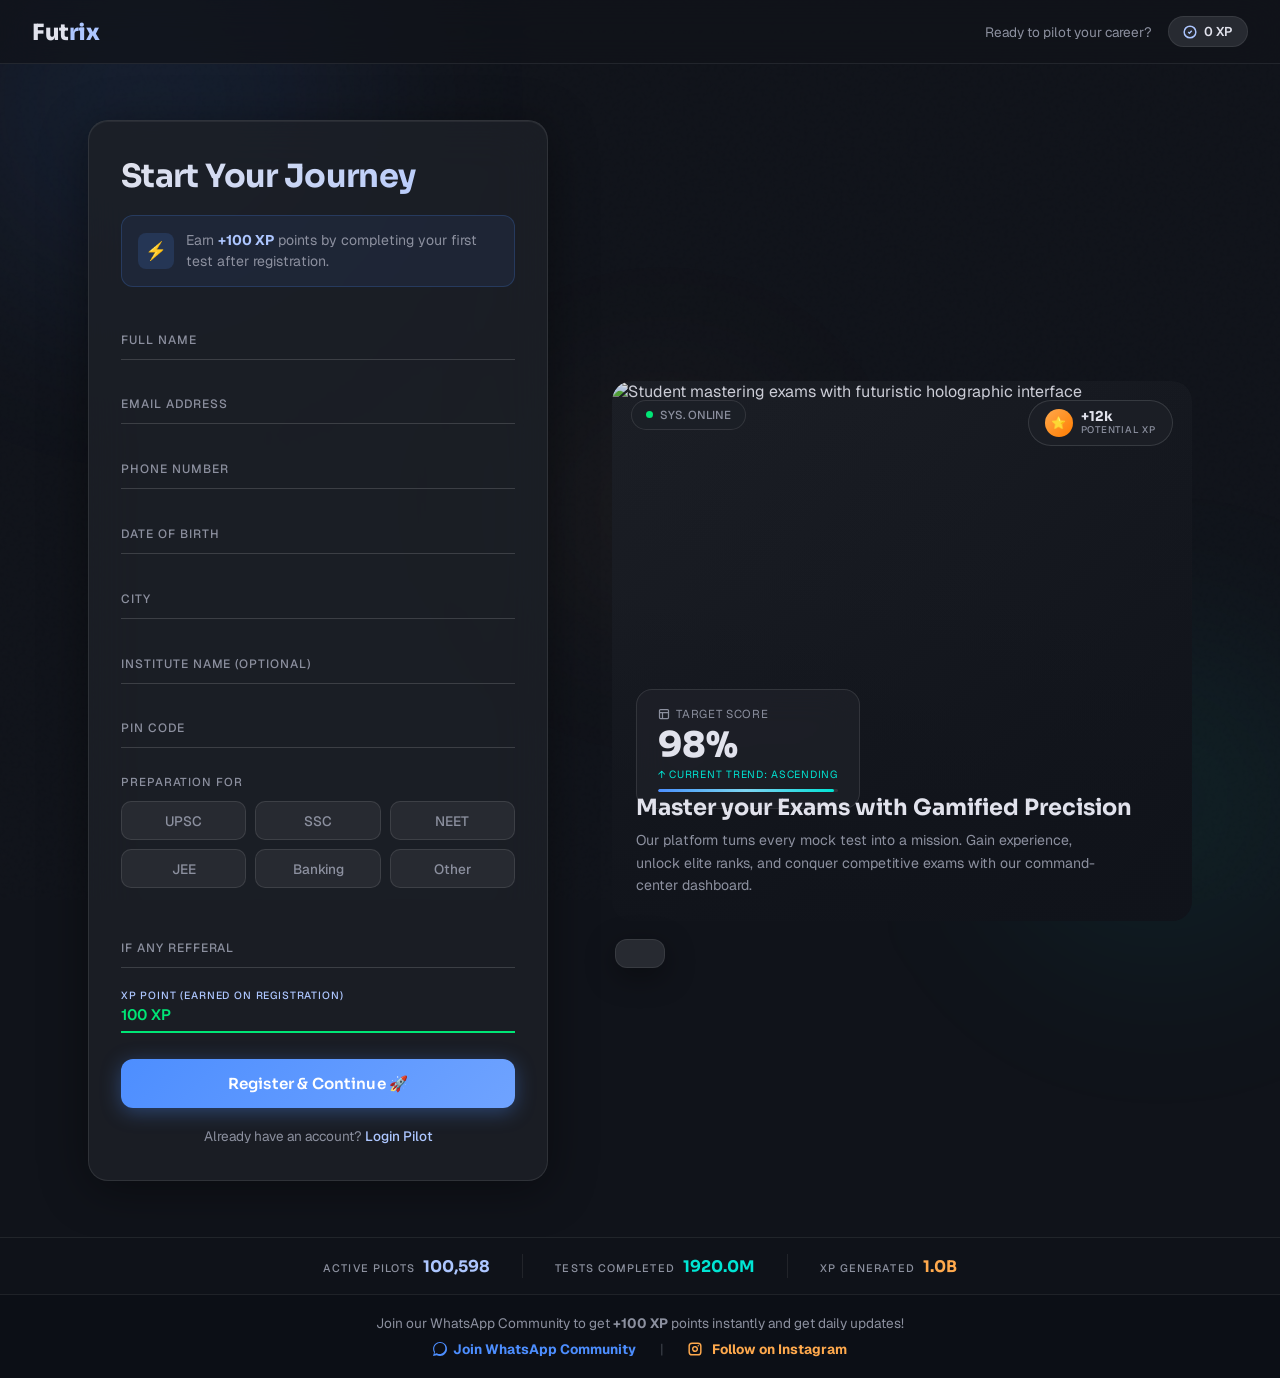
==== index.html @ ff85c6b9 "Update webapp" ====
<!DOCTYPE html>
<html lang="en">

<head>
  <meta charset="UTF-8" />
  <meta name="viewport" content="width=device-width, initial-scale=1.0" />
  <title>Register | Futrix Pilot</title>
  <link rel="icon" type="image/png" href="favicon.png" />
  <meta name="description"
    content="Join Futrix and master your competitive exams with gamified precision. Register now and earn 500 XP after your first test." />
  <link
    href="https://fonts.googleapis.com/css2?family=Sora:wght@400;500;600;700;800&family=Geist:wght@300;400;500;600&display=swap"
    rel="stylesheet" />
  <style>
    *,
    *::before,
    *::after {
      box-sizing: border-box;
      margin: 0;
      padding: 0;
    }

    :root {
      --bg: #10131a;
      --surface: #1d2027;
      --surface-hi: #272a31;
      --border: rgba(255, 255, 255, 0.08);
      --primary: #adc6ff;
      --primary-btn: #4d8eff;
      --accent: #ffa94d;
      --text: #e1e2ec;
      --text-muted: #8c909f;
      --teal: #00e5d4;
      --danger: #ff5252;
      --success: #00e676;
    }

    html {
      scroll-behavior: smooth;
    }

    body {
      font-family: 'Geist', 'Sora', sans-serif;
      background: var(--bg);
      color: var(--text);
      min-height: 100vh;
      overflow-x: hidden;
    }

    /* ── NOISE OVERLAY ── */
    body::before {
      content: '';
      position: fixed;
      inset: 0;
      background-image: url("data:image/svg+xml,%3Csvg viewBox='0 0 256 256' xmlns='http://www.w3.org/2000/svg'%3E%3Cfilter id='n'%3E%3CfeTurbulence type='fractalNoise' baseFrequency='0.9' numOctaves='4' stitchTiles='stitch'/%3E%3C/filter%3E%3Crect width='100%25' height='100%25' filter='url(%23n)' opacity='0.04'/%3E%3C/svg%3E");
      pointer-events: none;
      z-index: 0;
      opacity: 0.4;
    }

    /* ── ANIMATED BG ORBS ── */
    .orb {
      position: fixed;
      border-radius: 50%;
      filter: blur(80px);
      pointer-events: none;
      z-index: 0;
      animation: float 8s ease-in-out infinite;
    }

    .orb-1 {
      width: 500px;
      height: 500px;
      background: radial-gradient(circle, rgba(77, 142, 255, 0.12), transparent);
      top: -150px;
      left: -100px;
      animation-delay: 0s;
    }

    .orb-2 {
      width: 400px;
      height: 400px;
      background: radial-gradient(circle, rgba(0, 229, 212, 0.08), transparent);
      bottom: -100px;
      right: -80px;
      animation-delay: -3s;
    }

    .orb-3 {
      width: 300px;
      height: 300px;
      background: radial-gradient(circle, rgba(255, 169, 77, 0.06), transparent);
      top: 40%;
      left: 40%;
      animation-delay: -5s;
    }

    @keyframes float {

      0%,
      100% {
        transform: translate(0, 0) scale(1);
      }

      33% {
        transform: translate(20px, -20px) scale(1.05);
      }

      66% {
        transform: translate(-15px, 15px) scale(0.95);
      }
    }

    /* ── HEADER ── */
    header {
      position: fixed;
      top: 0;
      left: 0;
      right: 0;
      z-index: 100;
      height: 64px;
      display: flex;
      align-items: center;
      justify-content: space-between;
      padding: 0 2rem;
      background: rgba(16, 19, 26, 0.75);
      backdrop-filter: blur(20px);
      border-bottom: 1px solid var(--border);
    }

    .logo {
      font-family: 'Sora', sans-serif;
      font-weight: 800;
      font-size: 1.4rem;
      letter-spacing: -0.02em;
      color: var(--text);
      text-decoration: none;
    }

    .logo span {
      color: var(--primary);
    }

    .header-right {
      display: flex;
      align-items: center;
      gap: 1rem;
    }

    .header-tagline {
      font-size: 0.85rem;
      color: var(--text-muted);
      display: none;
    }

    @media(min-width: 640px) {
      .header-tagline {
        display: block;
      }
    }

    .xp-badge {
      display: flex;
      align-items: center;
      gap: 0.4rem;
      padding: 0.4rem 0.9rem;
      border-radius: 999px;
      background: var(--surface-hi);
      border: 1px solid var(--border);
      font-size: 0.8rem;
      font-weight: 600;
      color: var(--text);
      cursor: pointer;
      transition: background 0.2s;
    }

    .xp-badge:hover {
      background: #32353c;
    }

    .xp-badge svg {
      color: var(--primary);
    }

    /* ── MAIN LAYOUT ── */
    main {
      position: relative;
      z-index: 1;
      min-height: 100vh;
      padding-top: 64px;
      display: grid;
      grid-template-columns: 1fr;
      grid-template-rows: 1fr auto auto;
    }

    /* ── FOOTER ── */
    footer {
      position: relative;
      z-index: 1;
      border-top: 1px solid var(--border);
      background: rgba(13, 16, 23, 0.9);
      padding: 1.2rem 2rem;
      text-align: center;
      display: flex;
      flex-direction: column;
      align-items: center;
      gap: 0.5rem;
      font-size: 0.85rem;
      color: var(--text-muted);
    }

    footer a {
      color: var(--primary-btn);
      text-decoration: none;
      font-weight: 700;
      display: inline-flex;
      align-items: center;
      gap: 0.4rem;
      transition: color 0.2s;
    }

    footer a:hover {
      color: var(--primary);
    }

    .page-content {
      display: grid;
      grid-template-columns: 1fr;
      gap: 2rem;
      padding: 2.5rem 1.5rem;
      max-width: 1200px;
      margin: 0 auto;
      width: 100%;
      align-items: center;
    }

    @media(min-width: 900px) {
      .page-content {
        grid-template-columns: 440px 1fr;
        padding: 3rem 2.5rem;
        gap: 3rem;
      }
    }

    /* ── FORM CARD ── */
    .form-card {
      background: rgba(29, 32, 39, 0.85);
      backdrop-filter: blur(24px);
      border: 1px solid rgba(255, 255, 255, 0.09);
      border-radius: 20px;
      padding: 2.2rem 2rem;
      box-shadow: 0 8px 48px rgba(0, 0, 0, 0.4), inset 0 1px 0 rgba(255, 255, 255, 0.06);
      animation: slideUp 0.6s cubic-bezier(0.16, 1, 0.3, 1) both;
    }

    @keyframes slideUp {
      from {
        opacity: 0;
        transform: translateY(30px);
      }

      to {
        opacity: 1;
        transform: translateY(0);
      }
    }

    .form-title {
      font-family: 'Sora', sans-serif;
      font-size: clamp(1.5rem, 4vw, 2rem);
      font-weight: 700;
      letter-spacing: -0.02em;
      margin-bottom: 1.2rem;
      background: linear-gradient(135deg, #e1e2ec 0%, var(--primary) 100%);
      -webkit-background-clip: text;
      -webkit-text-fill-color: transparent;
      background-clip: text;
    }

    /* XP Banner */
    .xp-banner {
      display: flex;
      align-items: center;
      gap: 0.75rem;
      background: rgba(77, 142, 255, 0.08);
      border: 1px solid rgba(77, 142, 255, 0.2);
      border-radius: 12px;
      padding: 0.85rem 1rem;
      margin-bottom: 1.8rem;
      font-size: 0.88rem;
      color: var(--text-muted);
      line-height: 1.5;
    }

    .xp-banner strong {
      color: var(--primary);
    }

    .xp-icon {
      flex-shrink: 0;
      width: 36px;
      height: 36px;
      border-radius: 8px;
      background: rgba(77, 142, 255, 0.15);
      display: flex;
      align-items: center;
      justify-content: center;
      font-size: 1.1rem;
    }

    /* ── INPUT FIELDS ── */
    .field-group {
      display: flex;
      flex-direction: column;
      gap: 1.3rem;
      margin-bottom: 1.6rem;
    }

    .field {
      position: relative;
    }

    .field input {
      width: 100%;
      background: transparent;
      border: none;
      border-bottom: 1.5px solid rgba(255, 255, 255, 0.15);
      color: var(--text);
      font-family: 'Geist', sans-serif;
      font-size: 0.95rem;
      padding: 1rem 0 0.5rem;
      outline: none;
      transition: border-color 0.25s;
      caret-color: var(--primary);
    }

    .field input:focus {
      border-bottom-color: var(--primary);
    }

    .field input::placeholder {
      opacity: 0;
      transition: opacity 0.25s ease;
    }

    .field input:focus::placeholder {
      opacity: 0.4;
    }

    .field label {
      position: absolute;
      top: 1rem;
      left: 0;
      font-size: 0.75rem;
      font-weight: 500;
      letter-spacing: 0.08em;
      color: var(--text-muted);
      text-transform: uppercase;
      pointer-events: none;
      transition: all 0.25s cubic-bezier(0.4, 0, 0.2, 1);
    }

    .field input:focus+label,
    .field input:not(:placeholder-shown)+label {
      top: 0;
      font-size: 0.65rem;
      color: var(--primary);
    }

    .field-line {
      position: absolute;
      bottom: 0;
      left: 0;
      height: 1.5px;
      width: 0;
      background: var(--primary);
      transition: width 0.3s ease;
    }

    .field input:focus~.field-line {
      width: 100%;
    }

    /* Error state */
    .field.error input {
      border-bottom-color: var(--danger);
    }

    .field.error label {
      color: var(--danger);
    }

    .field.error .field-line {
      background: var(--danger);
    }

    .field-error {
      font-size: 0.72rem;
      color: var(--danger);
      margin-top: 0.35rem;
      display: none;
    }

    .field.error .field-error {
      display: block;
    }

    /* ── PREP BUTTONS ── */
    .prep-label {
      font-size: 0.72rem;
      font-weight: 500;
      letter-spacing: 0.08em;
      color: var(--text-muted);
      text-transform: uppercase;
      margin-bottom: 0.75rem;
    }

    .prep-grid {
      display: grid;
      grid-template-columns: repeat(3, 1fr);
      gap: 0.55rem;
      margin-bottom: 0.75rem;
    }

    /* ── OTHER EXAM INPUT ── */
    .other-input-wrap {
      overflow: hidden;
      max-height: 0;
      opacity: 0;
      transform: translateY(-8px);
      transition: max-height 0.35s cubic-bezier(0.4, 0, 0.2, 1),
        opacity 0.3s ease,
        transform 0.3s ease,
        margin-bottom 0.3s ease;
      margin-bottom: 0;
    }

    .other-input-wrap.show {
      max-height: 80px;
      opacity: 1;
      transform: translateY(0);
      margin-bottom: 1.8rem;
    }

    .other-exam-field {
      position: relative;
      padding-top: 0.6rem;
    }

    .other-exam-field input {
      width: 100%;
      background: rgba(77, 142, 255, 0.06);
      border: 1.5px solid rgba(173, 198, 255, 0.25);
      border-radius: 10px;
      color: var(--text);
      font-family: 'Geist', sans-serif;
      font-size: 0.9rem;
      padding: 0.7rem 1rem;
      outline: none;
      transition: border-color 0.25s, box-shadow 0.25s;
      caret-color: var(--primary);
    }

    .other-exam-field input::placeholder {
      color: var(--text-muted);
      font-size: 0.85rem;
    }

    .other-exam-field input:focus {
      border-color: var(--primary-btn);
      box-shadow: 0 0 0 3px rgba(77, 142, 255, 0.15);
    }

    .prep-btn {
      padding: 0.6rem 0.5rem;
      border-radius: 10px;
      border: 1px solid rgba(255, 255, 255, 0.1);
      background: var(--surface-hi);
      color: var(--text-muted);
      font-family: 'Geist', sans-serif;
      font-size: 0.85rem;
      font-weight: 500;
      cursor: pointer;
      transition: all 0.2s ease;
      text-align: center;
    }

    .prep-btn:hover {
      border-color: rgba(173, 198, 255, 0.3);
      color: var(--primary);
      background: rgba(77, 142, 255, 0.08);
      transform: translateY(-1px);
    }

    .prep-btn.selected {
      background: rgba(77, 142, 255, 0.15);
      border-color: var(--primary-btn);
      color: var(--primary);
      box-shadow: 0 0 12px rgba(77, 142, 255, 0.25);
    }

    /* ── SUBMIT BUTTON ── */
    .btn-register {
      width: 100%;
      padding: 0.95rem 1.5rem;
      border-radius: 12px;
      border: none;
      background: linear-gradient(135deg, #4d8eff, #6fa3ff);
      color: #fff;
      font-family: 'Sora', sans-serif;
      font-size: 0.95rem;
      font-weight: 600;
      cursor: pointer;
      letter-spacing: 0.01em;
      display: flex;
      align-items: center;
      justify-content: center;
      gap: 0.6rem;
      transition: all 0.25s ease;
      box-shadow: 0 4px 20px rgba(77, 142, 255, 0.35);
      position: relative;
      overflow: hidden;
    }

    .btn-register::before {
      content: '';
      position: absolute;
      inset: 0;
      background: linear-gradient(135deg, rgba(255, 255, 255, 0.12), transparent);
      opacity: 0;
      transition: opacity 0.2s;
    }

    .btn-register:hover {
      transform: translateY(-2px);
      box-shadow: 0 8px 30px rgba(77, 142, 255, 0.5);
    }

    .btn-register:hover::before {
      opacity: 1;
    }

    .btn-register:active {
      transform: translateY(0);
    }

    .btn-register:disabled {
      opacity: 0.6;
      cursor: not-allowed;
      transform: none;
    }

    /* Loading spinner */
    .spinner {
      width: 18px;
      height: 18px;
      border: 2px solid rgba(255, 255, 255, 0.3);
      border-top-color: #fff;
      border-radius: 50%;
      animation: spin 0.7s linear infinite;
      display: none;
    }

    @keyframes spin {
      to {
        transform: rotate(360deg);
      }
    }

    .form-footer {
      margin-top: 1.2rem;
      text-align: center;
      font-size: 0.85rem;
      color: var(--text-muted);
    }

    .form-footer a {
      color: var(--primary);
      text-decoration: none;
      font-weight: 500;
    }

    .form-footer a:hover {
      text-decoration: underline;
    }

    /* ── SUCCESS STATE ── */
    .success-overlay {
      display: none;
      flex-direction: column;
      align-items: center;
      justify-content: center;
      text-align: center;
      padding: 2rem 1rem;
      gap: 1rem;
    }

    .success-overlay.show {
      display: flex;
    }

    .form-card.success-mode .form-body {
      display: none;
    }

    .form-card.success-mode .success-overlay {
      display: flex;
    }

    .success-icon {
      width: 72px;
      height: 72px;
      border-radius: 50%;
      background: rgba(0, 230, 118, 0.12);
      border: 2px solid rgba(0, 230, 118, 0.4);
      display: flex;
      align-items: center;
      justify-content: center;
      font-size: 2rem;
      animation: popIn 0.5s cubic-bezier(0.34, 1.56, 0.64, 1);
    }

    @keyframes popIn {
      from {
        transform: scale(0);
        opacity: 0;
      }

      to {
        transform: scale(1);
        opacity: 1;
      }
    }

    .success-title {
      font-family: 'Sora', sans-serif;
      font-size: 1.4rem;
      font-weight: 700;
      color: var(--success);
    }

    .success-msg {
      font-size: 0.9rem;
      color: var(--text-muted);
      line-height: 1.6;
    }

    .xp-earned {
      padding: 0.5rem 1.2rem;
      background: rgba(0, 230, 118, 0.1);
      border: 1px solid rgba(0, 230, 118, 0.3);
      border-radius: 999px;
      font-size: 0.85rem;
      font-weight: 600;
      color: var(--success);
    }

    /* ── HERO PANEL ── */
    .hero-panel {
      position: relative;
      border-radius: 20px;
      overflow: hidden;
      min-height: 480px;
      display: flex;
      flex-direction: column;
      justify-content: flex-end;
      animation: slideUp 0.6s 0.15s cubic-bezier(0.16, 1, 0.3, 1) both;
    }

    .hero-image {
      position: absolute;
      inset: 0;
      width: 100%;
      height: 100%;
      object-fit: cover;
      border-radius: 20px;
    }

    .hero-gradient {
      position: absolute;
      inset: 0;
      background: linear-gradient(to bottom,
          rgba(16, 19, 26, 0.1) 0%,
          rgba(16, 19, 26, 0.2) 40%,
          rgba(16, 19, 26, 0.85) 100%);
    }

    /* Floating XP Chip */
    .hero-xp-chip {
      position: absolute;
      top: 1.2rem;
      right: 1.2rem;
      display: flex;
      align-items: center;
      gap: 0.5rem;
      background: rgba(29, 32, 39, 0.85);
      backdrop-filter: blur(12px);
      border: 1px solid rgba(255, 255, 255, 0.12);
      border-radius: 999px;
      padding: 0.5rem 1rem;
      animation: chipFloat 3s ease-in-out infinite;
    }

    @keyframes chipFloat {

      0%,
      100% {
        transform: translateY(0);
      }

      50% {
        transform: translateY(-6px);
      }
    }

    .xp-chip-icon {
      width: 28px;
      height: 28px;
      background: linear-gradient(135deg, #ffa94d, #ff7c00);
      border-radius: 50%;
      display: flex;
      align-items: center;
      justify-content: center;
      font-size: 0.75rem;
    }

    .xp-chip-info {
      display: flex;
      flex-direction: column;
    }

    .xp-chip-value {
      font-family: 'Sora', sans-serif;
      font-size: 0.85rem;
      font-weight: 700;
      color: var(--text);
      line-height: 1;
    }

    .xp-chip-label {
      font-size: 0.6rem;
      font-weight: 500;
      letter-spacing: 0.08em;
      color: var(--text-muted);
      text-transform: uppercase;
    }

    /* Live indicator */
    .live-indicator {
      position: absolute;
      top: 1.2rem;
      left: 1.2rem;
      display: flex;
      align-items: center;
      gap: 0.45rem;
      background: rgba(29, 32, 39, 0.85);
      backdrop-filter: blur(12px);
      border: 1px solid rgba(255, 255, 255, 0.1);
      border-radius: 999px;
      padding: 0.4rem 0.85rem;
      font-size: 0.72rem;
      font-weight: 500;
      color: var(--text-muted);
    }

    .live-dot {
      width: 7px;
      height: 7px;
      border-radius: 50%;
      background: var(--success);
      animation: pulse 2s ease-in-out infinite;
    }

    @keyframes pulse {

      0%,
      100% {
        opacity: 1;
        transform: scale(1);
      }

      50% {
        opacity: 0.5;
        transform: scale(1.3);
      }
    }

    /* Score card */
    .score-card {
      position: absolute;
      bottom: 7rem;
      left: 1.5rem;
      background: rgba(29, 32, 39, 0.9);
      backdrop-filter: blur(16px);
      border: 1px solid rgba(255, 255, 255, 0.1);
      border-radius: 16px;
      padding: 1rem 1.3rem;
      min-width: 160px;
    }

    .score-card-header {
      display: flex;
      align-items: center;
      gap: 0.4rem;
      font-size: 0.72rem;
      color: var(--text-muted);
      text-transform: uppercase;
      letter-spacing: 0.06em;
      margin-bottom: 0.4rem;
    }

    .score-value {
      font-family: 'Sora', sans-serif;
      font-size: 2.2rem;
      font-weight: 800;
      color: var(--text);
      line-height: 1;
      margin-bottom: 0.3rem;
    }

    .score-trend {
      font-size: 0.65rem;
      color: var(--teal);
      text-transform: uppercase;
      letter-spacing: 0.07em;
    }

    .score-bar {
      height: 3px;
      background: rgba(255, 255, 255, 0.1);
      border-radius: 2px;
      margin-top: 0.5rem;
      overflow: hidden;
    }

    .score-bar-fill {
      height: 100%;
      width: 98%;
      background: linear-gradient(90deg, var(--primary-btn), var(--teal));
      border-radius: 2px;
      position: relative;
    }

    .score-bar-fill::after {
      content: '';
      position: absolute;
      inset: 0;
      background: linear-gradient(90deg, transparent, rgba(255, 255, 255, 0.4), transparent);
      animation: shimmer 2s infinite;
    }

    @keyframes shimmer {
      from {
        transform: translateX(-100%);
      }

      to {
        transform: translateX(100%);
      }
    }

    /* Hero text */
    .hero-content {
      position: relative;
      z-index: 2;
      padding: 1.5rem;
    }

    .hero-content h2 {
      font-family: 'Sora', sans-serif;
      font-size: clamp(1.1rem, 2.5vw, 1.4rem);
      font-weight: 700;
      color: var(--text);
      margin-bottom: 0.5rem;
    }

    .hero-content p {
      font-size: 0.88rem;
      color: var(--text-muted);
      line-height: 1.6;
      max-width: 480px;
    }

    /* ── STATS BAR ── */
    .stats-bar {
      position: relative;
      z-index: 1;
      border-top: 1px solid var(--border);
      background: rgba(16, 19, 26, 0.8);
      backdrop-filter: blur(12px);
      padding: 1rem 2rem;
      display: flex;
      align-items: center;
      justify-content: center;
      gap: 2rem;
      flex-wrap: wrap;
    }

    .stat-item {
      display: flex;
      align-items: baseline;
      gap: 0.5rem;
    }

    .stat-label {
      font-size: 0.68rem;
      font-weight: 500;
      letter-spacing: 0.1em;
      color: var(--text-muted);
      text-transform: uppercase;
    }

    .stat-value {
      font-family: 'Sora', sans-serif;
      font-size: 1rem;
      font-weight: 700;
    }

    .stat-value.blue {
      color: var(--primary);
    }

    .stat-value.orange {
      color: var(--accent);
    }

    .stat-value.teal {
      color: var(--teal);
    }

    .stat-divider {
      width: 1px;
      height: 24px;
      background: var(--border);
    }

    /* ── TOAST ── */
    #toast {
      position: fixed;
      bottom: 2rem;
      left: 50%;
      transform: translateX(-50%) translateY(100px);
      background: var(--surface-hi);
      border: 1px solid var(--border);
      border-radius: 12px;
      padding: 0.85rem 1.5rem;
      font-size: 0.88rem;
      color: var(--text);
      box-shadow: 0 8px 30px rgba(0, 0, 0, 0.4);
      z-index: 9999;
      transition: transform 0.4s cubic-bezier(0.34, 1.56, 0.64, 1);
      display: flex;
      align-items: center;
      gap: 0.6rem;
    }

    #toast.show {
      transform: translateX(-50%) translateY(0);
    }

    #toast.error {
      border-color: rgba(255, 82, 82, 0.4);
    }

    #toast.success-toast {
      border-color: rgba(0, 230, 118, 0.4);
    }

    /* ══════════════════════════════════════════
       RESPONSIVE — TABLET (481px – 899px)
    ══════════════════════════════════════════ */
    @media (min-width: 481px) and (max-width: 899px) {

      /* Layout: single column, hero below form */
      .page-content {
        grid-template-columns: 1fr;
        padding: 2rem 1.5rem;
        gap: 1.5rem;
        max-width: 680px;
      }

      /* Hero panel: shorter, landscape strip */
      .hero-panel {
        min-height: 280px;
        border-radius: 16px;
      }

      /* Score card smaller */
      .score-card {
        bottom: 5.5rem;
        left: 1rem;
        padding: 0.75rem 1rem;
        min-width: 130px;
      }

      .score-value {
        font-size: 1.7rem;
      }

      /* XP chip smaller */
      .hero-xp-chip {
        top: 0.85rem;
        right: 0.85rem;
      }

      /* Live indicator */
      .live-indicator {
        top: 0.85rem;
        left: 0.85rem;
      }

      /* Form card padding */
      .form-card {
        padding: 1.8rem 1.5rem;
      }

      /* Prep grid: 3 cols stays fine */
      .prep-grid {
        gap: 0.5rem;
      }

      /* Stats bar */
      .stats-bar {
        gap: 1.2rem;
        padding: 0.85rem 1.5rem;
      }
    }

    /* ══════════════════════════════════════════
       RESPONSIVE — MOBILE (≤480px)
    ══════════════════════════════════════════ */
    @media (max-width: 480px) {

      /* Header */
      header {
        padding: 0 1rem;
        height: 56px;
      }

      .xp-badge {
        font-size: 0.72rem;
        padding: 0.35rem 0.75rem;
      }

      /* Main starts below fixed header */
      main {
        padding-top: 56px;
      }

      /* Layout: single column, no side-by-side */
      .page-content {
        grid-template-columns: 1fr;
        padding: 1.2rem 1rem;
        gap: 1.2rem;
      }

      /* Hero panel: compact strip */
      .hero-panel {
        min-height: 200px;
        border-radius: 14px;
        order: -1;
        /* hero appears above form on mobile */
      }

      /* Hide verbose hero text on very small screens */
      .hero-content p {
        display: none;
      }

      .hero-content h2 {
        font-size: 1rem;
        margin-bottom: 0;
      }

      .hero-content {
        padding: 0.85rem 1rem;
      }

      /* Score card: compact */
      .score-card {
        bottom: 3.5rem;
        left: 0.75rem;
        padding: 0.6rem 0.85rem;
        min-width: 110px;
        border-radius: 12px;
      }

      .score-value {
        font-size: 1.4rem;
      }

      .score-trend {
        font-size: 0.6rem;
      }

      /* XP chip: smaller */
      .hero-xp-chip {
        top: 0.65rem;
        right: 0.65rem;
        padding: 0.35rem 0.7rem;
      }

      .xp-chip-value {
        font-size: 0.75rem;
      }

      .xp-chip-label {
        font-size: 0.5rem;
      }

      .xp-chip-icon {
        width: 22px;
        height: 22px;
        font-size: 0.65rem;
      }

      /* Live indicator */
      .live-indicator {
        top: 0.65rem;
        left: 0.65rem;
        font-size: 0.62rem;
        padding: 0.3rem 0.65rem;
      }

      /* Form card: full-width, tighter padding */
      .form-card {
        padding: 1.4rem 1.1rem;
        border-radius: 16px;
      }

      /* Form title */
      .form-title {
        font-size: 1.4rem;
        margin-bottom: 1rem;
      }

      /* XP banner: smaller */
      .xp-banner {
        padding: 0.65rem 0.85rem;
        font-size: 0.82rem;
        margin-bottom: 1.3rem;
      }

      .xp-icon {
        width: 30px;
        height: 30px;
        font-size: 0.9rem;
      }

      /* Field inputs */
      .field input {
        font-size: 0.88rem;
        padding: 0.85rem 0 0.4rem;
      }

      .field-group {
        gap: 1rem;
        margin-bottom: 1.2rem;
      }

      /* Prep grid: 2 columns on mobile */
      .prep-grid {
        grid-template-columns: repeat(2, 1fr);
        gap: 0.45rem;
        margin-bottom: 0;
      }

      .prep-btn {
        padding: 0.55rem 0.4rem;
        font-size: 0.8rem;
        border-radius: 9px;
      }

      /* Other input */
      .other-exam-field input {
        font-size: 0.85rem;
        padding: 0.6rem 0.85rem;
      }

      /* Submit button */
      .btn-register {
        padding: 0.85rem 1rem;
        font-size: 0.88rem;
        border-radius: 10px;
      }

      /* Stats bar: vertical stack */
      .stats-bar {
        flex-direction: row;
        flex-wrap: wrap;
        justify-content: center;
        gap: 0.6rem 1.2rem;
        padding: 0.75rem 1rem;
      }

      .stat-divider {
        display: none;
      }

      .stat-item {
        gap: 0.35rem;
      }

      .stat-label {
        font-size: 0.6rem;
      }

      .stat-value {
        font-size: 0.9rem;
      }

      /* Toast full-width on mobile */
      #toast {
        left: 1rem;
        right: 1rem;
        transform: translateX(0) translateY(100px);
        width: auto;
        bottom: 1rem;
      }

      #toast.show {
        transform: translateX(0) translateY(0);
      }

      /* Orbs smaller on mobile */
      .orb-1 {
        width: 250px;
        height: 250px;
      }

      .orb-2 {
        width: 200px;
        height: 200px;
      }

      .orb-3 {
        width: 150px;
        height: 150px;
      }
    }

    /* ══════════════════════════════════════════
       RESPONSIVE — LARGE DESKTOP (≥1200px)
    ══════════════════════════════════════════ */
    @media (min-width: 1200px) {
      .page-content {
        grid-template-columns: 460px 1fr;
        gap: 4rem;
        padding: 3.5rem 3rem;
      }

      .hero-panel {
        min-height: 540px;
      }
    }
  </style>
</head>

<body>

  <!-- BG Orbs -->
  <div class="orb orb-1" aria-hidden="true"></div>
  <div class="orb orb-2" aria-hidden="true"></div>
  <div class="orb orb-3" aria-hidden="true"></div>

  <!-- Header -->
  <header>
    <a href="#" class="logo">Fut<span>rix</span></a>
    <div class="header-right">
      <span class="header-tagline">Ready to pilot your career?</span>
      <div class="xp-badge">
        <svg width="14" height="14" viewBox="0 0 24 24" fill="none" stroke="currentColor" stroke-width="2.5">
          <circle cx="12" cy="12" r="10" />
          <path d="m9 12 2 2 4-4" />
        </svg>
        0 XP
      </div>
    </div>
  </header>

  <!-- Main -->
  <main>
    <div class="page-content">

      <!-- ── LEFT: Form Card ── -->
      <div class="form-card" id="formCard">

        <!-- Form Body -->
        <div class="form-body">
          <h1 class="form-title">Start Your Journey</h1>

          <div class="xp-banner">
            <div class="xp-icon">⚡</div>
            <div>Earn <strong>+100 XP</strong> points by completing your first test after registration.</div>
          </div>

          <form id="registrationForm" novalidate>
            <div class="field-group">

              <!-- Full Name -->
              <div class="field" id="fieldName">
                <input type="text" id="fullName" name="fullName" placeholder="e.g. Rajesh Kumar" autocomplete="name" />
                <label for="fullName">Full Name</label>
                <div class="field-line"></div>
                <div class="field-error">Please enter your full name</div>
              </div>

              <!-- Email -->
              <div class="field" id="fieldEmail">
                <input type="email" id="emailAddress" name="emailAddress" placeholder="e.g. rajesh@gmail.com" autocomplete="email" />
                <label for="emailAddress">Email Address</label>
                <div class="field-line"></div>
                <div class="field-error">Please enter a valid email address</div>
              </div>

              <!-- Phone -->
              <div class="field" id="fieldPhone">
                <input type="tel" id="phoneNumber" name="phoneNumber" placeholder="e.g. 9876543210" autocomplete="tel"
                  maxlength="15" />
                <label for="phoneNumber">Phone Number</label>
                <div class="field-line"></div>
                <div class="field-error">Please enter a valid phone number</div>
              </div>

              <!-- Date Of Birth -->
              <div class="field" id="fieldDOB">
                <input type="text" id="dob" name="dob" placeholder="e.g. 1998-05-15" onfocus="(this.type='date')" onblur="if(!this.value) this.type='text'" />
                <label for="dob">Date of Birth</label>
                <div class="field-line"></div>
                <div class="field-error">Please enter your date of birth</div>
              </div>

              <!-- City -->
              <div class="field" id="fieldCity">
                <input type="text" id="city" name="city" placeholder="e.g. New Delhi" autocomplete="address-level2" />
                <label for="city">City</label>
                <div class="field-line"></div>
                <div class="field-error">Please enter your city</div>
              </div>

              <!-- Institute Name -->
              <div class="field" id="fieldInstitute">
                <input type="text" id="instituteName" name="instituteName" placeholder="e.g. Coaching Name,Teacher Name,College Name or Institute Name" />
                <label for="instituteName">Institute Name (Optional)</label>
                <div class="field-line"></div>
              </div>

              <!-- Pin code -->
              <div class="field" id="fieldPinCode">
                <input type="text" id="pinCode" name="pinCode" placeholder="e.g. 110001" autocomplete="postal-code" maxlength="6" />
                <label for="pinCode">Pin code</label>
                <div class="field-line"></div>
                <div class="field-error">Please enter a valid 6-digit pin code</div>
              </div>

            </div>

            <!-- Preparation For -->
            <p class="prep-label">Preparation For</p>
            <div class="prep-grid" id="prepGrid" role="group" aria-label="Select exam preparation">
              <button type="button" class="prep-btn" data-exam="UPSC">UPSC</button>
              <button type="button" class="prep-btn" data-exam="SSC">SSC</button>
              <button type="button" class="prep-btn" data-exam="NEET">NEET</button>
              <button type="button" class="prep-btn" data-exam="JEE">JEE</button>
              <button type="button" class="prep-btn" data-exam="Banking">Banking</button>
              <button type="button" class="prep-btn" data-exam="Other">Other</button>
            </div>

            <!-- Other — Custom Exam Input -->
            <div class="other-input-wrap" id="otherInputWrap">
              <div class="other-exam-field">
                <input type="text" id="otherExamInput" placeholder="✏️ Type your exam name (e.g. GATE, CA, CDS...)"
                  maxlength="60" autocomplete="off" />
              </div>
            </div>

            <div class="field-group" style="margin-top: 1.5rem;">
              <!-- Referral -->
              <div class="field" id="fieldReferral">
                <input type="text" id="referral" name="referral" placeholder="e.g. Enter the registered mobile number of the person who Reffered you to FUTRIX." />
                <label for="referral">If Any Refferal</label>
                <div class="field-line"></div>
              </div>

              <!-- XP Point -->
              <div class="field" id="fieldXP">
                <input type="text" id="xpPointDisplay" value="100 XP" readonly style="color: var(--success); font-weight: 600;" />
                <label for="xpPointDisplay">XP Point (Earned on Registration)</label>
                <div class="field-line" style="background: var(--success); width: 100%;"></div>
              </div>
            </div>

            <input type="hidden" id="selectedExam" name="selectedExam" />

            <button type="submit" class="btn-register" id="submitBtn">
              <span id="btnText">Register &amp; Continue 🚀</span>
              <div class="spinner" id="spinner"></div>
            </button>
          </form>

          <p class="form-footer">Already have an account? <a href="login.html">Login Pilot</a></p>
        </div>

        <!-- Success State -->
        <div class="success-overlay" id="successOverlay">
          <div class="success-icon">✓</div>
          <div class="success-title">You're In, Pilot! 🎉</div>
          <p class="success-msg">Registration successful. Your journey begins now!</p>
          <div class="xp-earned">+100 XP Queued</div>
          <a href="login.html" style="
            display:inline-flex; align-items:center; gap:0.5rem;
            margin-top:0.8rem; padding:0.75rem 2rem;
            border-radius:12px; text-decoration:none;
            background:linear-gradient(135deg,#4d8eff,#6fa3ff);
            color:#fff; font-family:'Sora',sans-serif;
            font-size:0.95rem; font-weight:700;
            box-shadow:0 4px 18px rgba(77,142,255,0.4);
            transition:transform 0.2s,box-shadow 0.2s;
          " onmouseover="this.style.transform='translateY(-2px)';this.style.boxShadow='0 8px 28px rgba(77,142,255,0.5)'"
             onmouseout="this.style.transform='translateY(0)';this.style.boxShadow='0 4px 18px rgba(77,142,255,0.4)'">
            🚀 Login to Start Test
          </a>
        </div>


      </div>

      <!-- ── RIGHT: Hero Panel ── -->
      <div class="hero-panel">
        <!-- Hero image — replace src with your actual image path -->
        <img class="hero-image" src="https://images.unsplash.com/photo-1635070041078-e363dbe005cb?w=900&q=80"
          alt="Student mastering exams with futuristic holographic interface" loading="lazy"
          onerror="this.style.background='linear-gradient(135deg,#1d2027,#10131a)';this.removeAttribute('src')" />
        <div class="hero-gradient"></div>

        <!-- Live indicator -->
        <div class="live-indicator" aria-label="System Online">
          <div class="live-dot"></div>
          SYS. ONLINE
        </div>

        <!-- XP Chip -->
        <div class="hero-xp-chip" aria-label="Potential 12k XP">
          <div class="xp-chip-icon">⭐</div>
          <div class="xp-chip-info">
            <span class="xp-chip-value">+12k</span>
            <span class="xp-chip-label">Potential XP</span>
          </div>
        </div>

        <!-- Score Card -->
        <div class="score-card">
          <div class="score-card-header">
            <svg width="12" height="12" viewBox="0 0 24 24" fill="none" stroke="currentColor" stroke-width="2.5">
              <rect x="3" y="3" width="18" height="18" rx="2" />
              <path d="M3 9h18M9 21V9" />
            </svg>
            Target Score
          </div>
          <div class="score-value">98%</div>
          <div class="score-trend">↑ Current Trend: Ascending</div>
          <div class="score-bar">
            <div class="score-bar-fill"></div>
          </div>
        </div>

        <!-- Hero Text -->
        <div class="hero-content">
          <h2>Master your Exams with Gamified Precision</h2>
          <p>Our platform turns every mock test into a mission. Gain experience, unlock elite ranks, and conquer
            competitive exams with our command-center dashboard.</p>
        </div>
      </div>

    </div>

    <!-- Stats Bar -->
    <div class="stats-bar">
      <div class="stat-item">
        <span class="stat-label">Active Pilots</span>
        <span class="stat-value blue" id="counterPilots">0</span>
      </div>
      <div class="stat-divider"></div>
      <div class="stat-item">
        <span class="stat-label">Tests Completed</span>
        <span class="stat-value teal" id="counterTests">0</span>
      </div>
      <div class="stat-divider"></div>
      <div class="stat-item">
        <span class="stat-label">XP Generated</span>
        <span class="stat-value orange" id="counterXP">0</span>
      </div>
    </div>
    <footer>
      <div>Join our WhatsApp Community to get <strong>+100 XP</strong> points instantly and get daily updates!</div>
      <div style="display: flex; align-items: center; justify-content: center; gap: 1.5rem; flex-wrap: wrap;">
        <a href="https://chat.whatsapp.com/EuQwlgresyD4fYxrxXJAjc" target="_blank">
          <svg width="14" height="14" viewBox="0 0 24 24" fill="currentColor">
            <path d="M.057 24l1.687-6.163c-1.041-1.804-1.588-3.849-1.587-5.946C.06 5.348 5.397.01 12.008.01c3.202.001 6.212 1.246 8.477 3.517 2.266 2.27 3.507 5.28 3.505 8.484-.004 6.657-5.34 11.997-11.953 11.997-2.005-.001-3.973-.502-5.724-1.455L0 24zm6.59-4.846c1.6.95 3.188 1.449 4.625 1.45 5.426-.003 9.885-4.464 9.888-9.89.002-2.628-1.02-5.1-2.871-6.955C16.386 1.904 13.9 1.9 12.01 1.9c-5.433 0-9.892 4.457-9.896 9.886-.002 1.765.467 3.491 1.357 5.025l-.989 3.607 3.693-.968z" />
          </svg>
          Join WhatsApp Community
        </a>
        <span style="color: var(--text-muted); opacity: 0.4;">|</span>
        <a href="https://www.instagram.com/futrix_official/" target="_blank" style="color: var(--accent);" onmouseover="this.style.color='var(--primary)'" onmouseout="this.style.color='var(--accent)'">
          <svg width="14" height="14" viewBox="0 0 24 24" fill="none" stroke="currentColor" stroke-width="2.5" stroke-linecap="round" stroke-linejoin="round" style="margin-right: 0.2rem;">
            <rect x="2" y="2" width="20" height="20" rx="5" ry="5"></rect>
            <path d="M16 11.37A4 4 0 1 1 12.63 8 4 4 0 0 1 16 11.37z"></path>
            <line x1="17.5" y1="6.5" x2="17.51" y2="6.5"></line>
          </svg>
          Follow on Instagram
        </a>
      </div>
    </footer>
  </main>

  <!-- Toast -->
  <div id="toast" role="alert" aria-live="polite"></div>

  <script>
    /* ══════════════════════════════════════════════
       CONFIGURATION — Google Forms Integration
       ══════════════════════════════════════════════
       Steps to set up:
       1. Create a Google Form with fields:
          - Full Name        (Short answer)
          - Email Address    (Short answer)
          - Phone Number     (Short answer)
          - Date of Birth    (Short answer / Date)
          - City             (Short answer)
          - Pin Code         (Short answer)
          - Preparation For  (Multiple choice: UPSC, SSC, NEET, JEE, Banking, Other)
       2. Open the form, right-click on each field and
          inspect to find the entry IDs (entry.XXXXXXXXX)
       3. Replace the values below with your actual Form ID and entry IDs
       ══════════════════════════════════════════════ */

    // ── Google Form Configuration (auto-filled from your form URL)
    const FORM_ACTION = 'https://docs.google.com/forms/d/e/1FAIpQLSf-7Suj6ShEl0ckmRVzF83S3mrC_dYB2RCh61pCm4QSy27Aug/formResponse';
    const APPS_SCRIPT_URL = 'https://script.google.com/macros/s/AKfycbysnDWGpDmNvSYvnl9o_SezWAijjXYcV2Vp-47MxmYY3z8pXTLGP82DO3xg1wQ9iQs1/exec';

    const ENTRY = {
      fullName: 'entry.532084623',
      email: 'entry.83129113',
      phone: 'entry.1959093475',
      dob: 'entry.255349414',       // Google Form entry ID for Date of Birth
      city: 'entry.1573576699',      // Google Form entry ID for City
      pinCode: 'entry.176032524',   // Google Form entry ID for Pin Code
      preparation: 'entry.1154882550',
      preparationOther: 'entry.1154882550.other_option_response',
    };

    // ── Animated Counters
    function animateCounter(el, target, suffix, duration = 2000) {
      let start = 0;
      const step = target / (duration / 16);
      const timer = setInterval(() => {
        start = Math.min(start + step, target);
        const val = Math.round(start);
        if (suffix === 'M') el.textContent = (val / 1000).toFixed(1) + 'M';
        else if (suffix === 'B') el.textContent = (val / 1000000000).toFixed(1) + 'B';
        else el.textContent = val.toLocaleString();
        if (start >= target) clearInterval(timer);
      }, 16);
    }

    document.addEventListener('DOMContentLoaded', () => {
      setTimeout(() => {
        animateCounter(document.getElementById('counterPilots'), 124502, '');
        animateCounter(document.getElementById('counterTests'), 2400000, 'M');
        animateCounter(document.getElementById('counterXP'), 1200000000, 'B');
      }, 400);
    });

    // ── Prep Buttons Selection
    let selectedExam = '';
    const otherWrap = document.getElementById('otherInputWrap');
    const otherInput = document.getElementById('otherExamInput');

    document.querySelectorAll('.prep-btn').forEach(btn => {
      btn.addEventListener('click', () => {
        document.querySelectorAll('.prep-btn').forEach(b => b.classList.remove('selected'));
        btn.classList.add('selected');

        if (btn.dataset.exam === 'Other') {
          // Show custom input
          otherWrap.classList.add('show');
          setTimeout(() => otherInput.focus(), 320);
          // Value will be read from otherInput on submit
          selectedExam = 'Other';
          document.getElementById('selectedExam').value = 'Other';
        } else {
          // Hide & clear custom input
          otherWrap.classList.remove('show');
          otherInput.value = '';
          selectedExam = btn.dataset.exam;
          document.getElementById('selectedExam').value = selectedExam;
        }
      });
    });

    // Keep selectedExam in sync as user types in Other field
    otherInput.addEventListener('input', () => {
      selectedExam = otherInput.value.trim() || 'Other';
      document.getElementById('selectedExam').value = selectedExam;
    });

    // ── Toast
    function showToast(msg, type = 'info') {
      const t = document.getElementById('toast');
      const icons = { error: '❌', success: '✅', info: 'ℹ️' };
      t.textContent = icons[type] + ' ' + msg;
      t.className = type === 'error' ? 'error' : type === 'success' ? 'success-toast' : '';
      t.classList.add('show');
      setTimeout(() => t.classList.remove('show'), 4000);
    }

    // ── Validation
    function validateForm(name, email, phone) {
      let valid = true;

      const nameField = document.getElementById('fieldName');
      const emailField = document.getElementById('fieldEmail');
      const phoneField = document.getElementById('fieldPhone');
      const dobField = document.getElementById('fieldDOB');
      const cityField = document.getElementById('fieldCity');
      const instituteField = document.getElementById('fieldInstitute');
      const pinCodeField = document.getElementById('fieldPinCode');

      const dobVal = document.getElementById('dob').value;
      const cityVal = document.getElementById('city').value;
      const instituteVal = document.getElementById('instituteName').value;
      const pinCodeVal = document.getElementById('pinCode').value;

      // Reset
      [nameField, emailField, phoneField, dobField, cityField, instituteField, pinCodeField].forEach(f => {
        if (f) f.classList.remove('error');
      });

      if (!name.trim() || name.trim().length < 2) {
        nameField.classList.add('error'); valid = false;
      }
      if (!email.trim() || !/^[^\s@]+@[^\s@]+\.[^\s@]+$/.test(email.trim())) {
        emailField.classList.add('error'); valid = false;
      }
      if (!phone.trim() || !/^[\+]?[(]?[0-9]{3}[)]?[-\s\.]?[0-9]{3}[-\s\.]?[0-9]{4,6}$/.test(phone.trim())) {
        phoneField.classList.add('error'); valid = false;
      }
      if (!dobVal.trim()) {
        dobField.classList.add('error'); valid = false;
      }
      if (!cityVal.trim() || cityVal.trim().length < 2) {
        cityField.classList.add('error'); valid = false;
      }
      if (!pinCodeVal.trim() || !/^\d{6}$/.test(pinCodeVal.trim())) {
        pinCodeField.classList.add('error'); valid = false;
      }
      if (!selectedExam) {
        showToast('Please select your exam preparation category.', 'error');
        valid = false;
      }

      return valid;
    }

    /* ══════════════════════════════════════════════
       JSONP — single reliable approach for Apps Script
     ══════════════════════════════════════════════ */
    function jsonpRequest(baseUrl, params) {
      return new Promise((resolve, reject) => {
        const cbName = 'ftx_' + Date.now() + '_' + Math.floor(Math.random() * 9999);
        const timer = setTimeout(() => {
          cleanup();
          reject(new Error('timeout'));
        }, 15000);

        window[cbName] = (data) => { cleanup(); resolve(data); };

        function cleanup() {
          clearTimeout(timer);
          delete window[cbName];
          const el = document.getElementById('_ftxjsonp');
          if (el) el.remove();
        }

        const qs = Object.keys(params).map(k =>
          encodeURIComponent(k) + '=' + encodeURIComponent(params[k])
        ).join('&');
        const script = document.createElement('script');
        script.id = '_ftxjsonp';
        script.src = baseUrl + '?' + qs + '&callback=' + cbName;
        script.onerror = () => { cleanup(); reject(new Error('network')); };
        document.head.appendChild(script);
      });
    }

    // ── Form Submit → Apps Script
    document.getElementById('registrationForm').addEventListener('submit', async (e) => {
      e.preventDefault();

      const name = document.getElementById('fullName').value;
      const email = document.getElementById('emailAddress').value;
      const phone = document.getElementById('phoneNumber').value;

      if (!validateForm(name, email, phone)) return;

      // Show loading
      const btn = document.getElementById('submitBtn');
      const btnText = document.getElementById('btnText');
      const spinner = document.getElementById('spinner');
      btn.disabled = true;
      btnText.style.display = 'none';
      spinner.style.display = 'block';

      try {
        const isOther = document.querySelector('.prep-btn[data-exam="Other"]')?.classList.contains('selected');
        const customExam = document.getElementById('otherExamInput').value.trim();
        const prepValue = isOther && customExam ? customExam : selectedExam;

        const dobVal = document.getElementById('dob').value.trim();
        const cityVal = document.getElementById('city').value.trim();
        const instituteNameVal = document.getElementById('instituteName').value.trim();
        const pinCodeVal = document.getElementById('pinCode').value.trim();
        const referralVal = document.getElementById('referral').value.trim();

        // Submit registration details directly to Apps Script
        const regParams = {
          action: 'register',
          fullName: name.trim(),
          email: email.trim(),
          phone: phone.trim(),
          dob: dobVal,
          city: cityVal,
          instituteName: instituteNameVal,
          pinCode: pinCodeVal,
          preparation: prepValue,
          referral: referralVal
        };

        let regRes = null;
        try {
          regRes = await jsonpRequest(APPS_SCRIPT_URL, regParams);
        } catch (err) {
          console.warn('JSONP registration failed, trying fetch fallback...', err);
          try {
            const url = APPS_SCRIPT_URL + '?' + new URLSearchParams(regParams).toString();
            const res = await fetch(url, { redirect: 'follow' });
            const txt = await res.text();
            const cleaned = txt.trim().replace(/^[a-zA-Z_$][a-zA-Z0-9_$]*\s*\(/, '').replace(/\)\s*;?\s*$/, '');
            regRes = JSON.parse(cleaned);
          } catch (fetchErr) {
            console.error('Fetch registration fallback also failed:', fetchErr);
          }
        }

        if (regRes && regRes.success) {
          showSuccess(name);
        } else {
          showToast(regRes ? regRes.message : 'Registration failed. Please try again.', 'error');
          btn.disabled = false;
          btnText.style.display = 'inline';
          spinner.style.display = 'none';
        }

      } catch (err) {
        console.error('Submission error:', err);
        showToast('Something went wrong. Please try again.', 'error');
        btn.disabled = false;
        btnText.style.display = 'inline';
        spinner.style.display = 'none';
      }
    });

    function simulateSuccess(name) {
      // Demo mode with fake delay
      const btn = document.getElementById('submitBtn');
      const btnText = document.getElementById('btnText');
      const spinner = document.getElementById('spinner');
      btn.disabled = true;
      btnText.style.display = 'none';
      spinner.style.display = 'block';
      setTimeout(() => showSuccess(name), 1500);
    }

    function showSuccess(name) {
      const card = document.getElementById('formCard');
      const body = card.querySelector('.form-body');
      const overlay = document.getElementById('successOverlay');

      body.style.opacity = '0';
      body.style.transform = 'scale(0.95)';
      body.style.transition = 'all 0.3s ease';

      setTimeout(() => {
        body.style.display = 'none';
        overlay.classList.add('show');
      }, 300);

      // Update XP badge
      const xpBadge = document.querySelector('.xp-badge');
      xpBadge.innerHTML = `<svg width="14" height="14" viewBox="0 0 24 24" fill="none" stroke="currentColor" stroke-width="2.5"><circle cx="12" cy="12" r="10"/><path d="m9 12 2 2 4-4"/></svg> 100 XP`;
      xpBadge.style.borderColor = 'rgba(0,230,118,0.4)';
      xpBadge.style.color = '#00e676';

      showToast(`Welcome aboard, ${name.split(' ')[0]}! 🚀`, 'success');
    }

    // ── Phone number formatting
    document.getElementById('phoneNumber').addEventListener('input', function () {
      this.value = this.value.replace(/[^0-9+\-\s()]/g, '');
    });

    // ── Pin code formatting
    document.getElementById('pinCode').addEventListener('input', function () {
      this.value = this.value.replace(/[^0-9]/g, '');
    });

    // ── Referral formatting
    document.getElementById('referral').addEventListener('input', function () {
      this.value = this.value.replace(/[^0-9]/g, '');
    });

    // ── Clear error on input
    ['fullName', 'emailAddress', 'phoneNumber', 'dob', 'city', 'instituteName', 'pinCode'].forEach(id => {
      const input = document.getElementById(id);
      if (input) {
        const field = input.closest('.field');
        input.addEventListener('input', () => {
          if (field) field.classList.remove('error');
        });
        if (id === 'dob') {
          input.addEventListener('change', () => {
            if (field) field.classList.remove('error');
          });
        }
      }
    });
  </script>
</body>

</html>
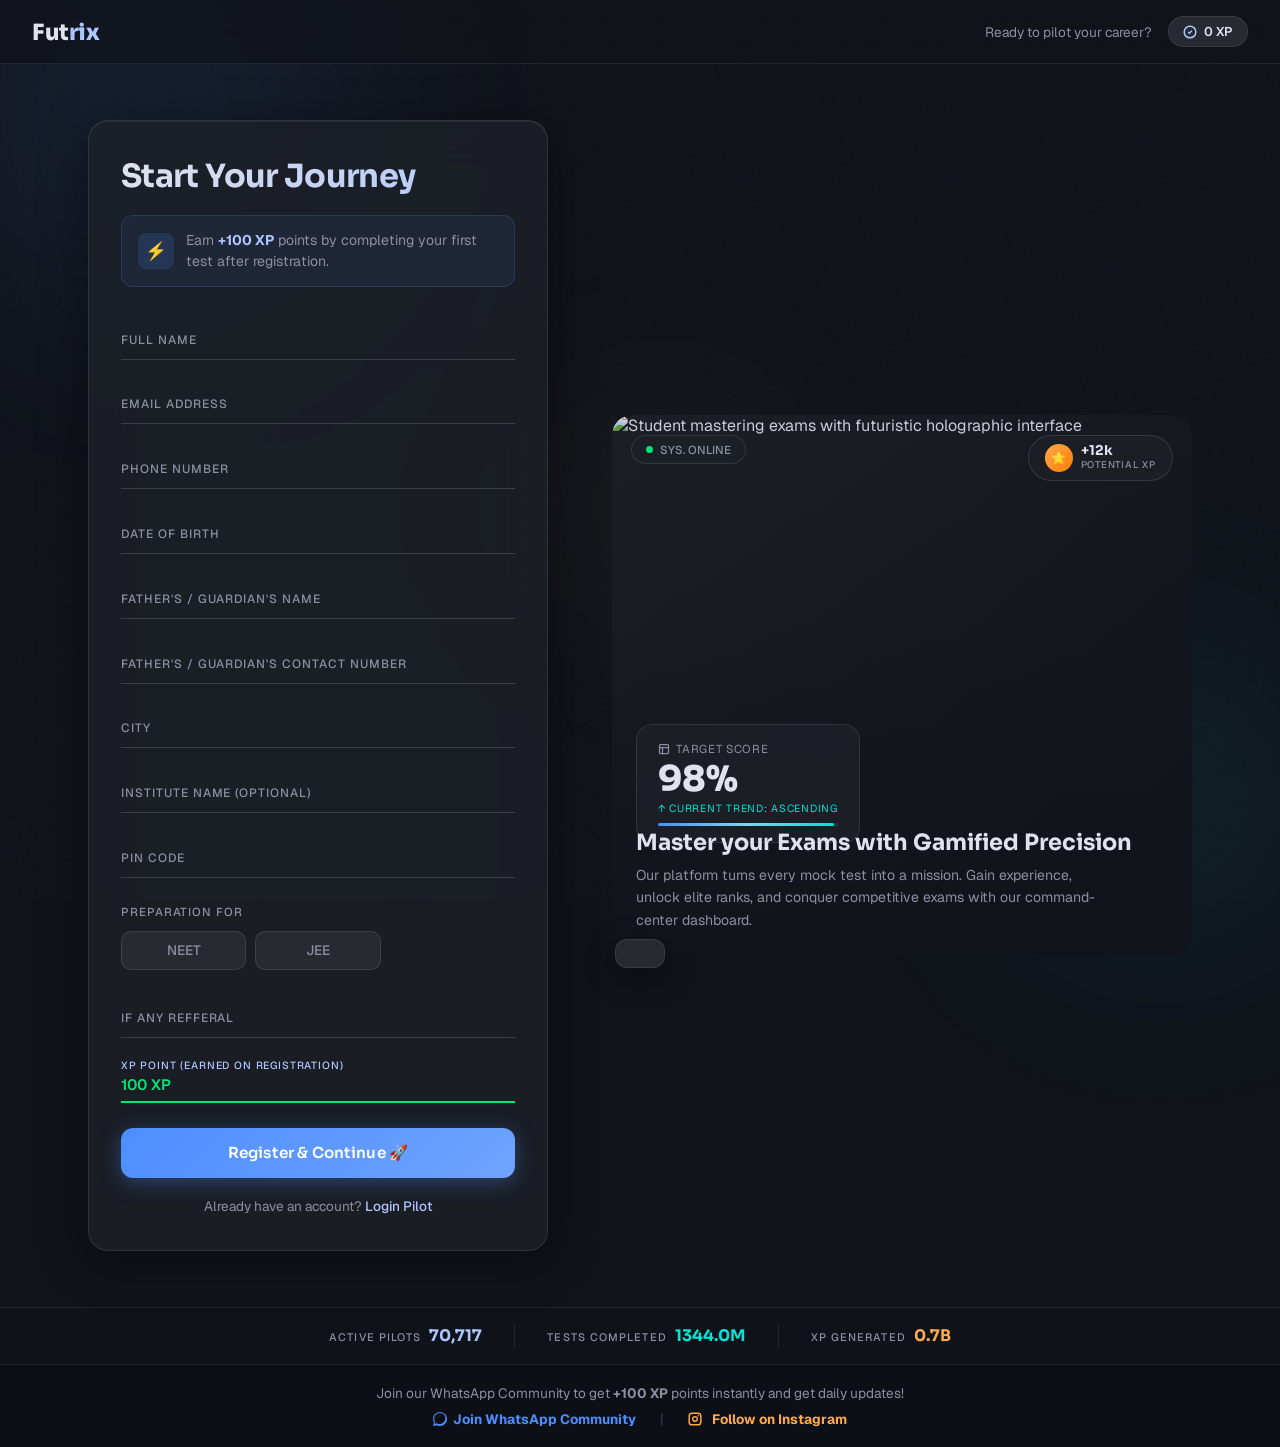
==== commit 81ebb72c: "Update registration form options to NEET/JEE and add Father/Guardian fields" ====
--- a/index.html
+++ b/index.html
@@ -1330,6 +1330,22 @@
                 <div class="field-error">Please enter your date of birth</div>
               </div>
 
+              <!-- Father's / Guardian's Name -->
+              <div class="field" id="fieldGuardianName">
+                <input type="text" id="guardianName" name="guardianName" placeholder="e.g. Sunil Kumar" />
+                <label for="guardianName">Father's / Guardian's Name</label>
+                <div class="field-line"></div>
+                <div class="field-error">Please enter Father's / Guardian's Name</div>
+              </div>
+
+              <!-- Father's / Guardian's Contact Number -->
+              <div class="field" id="fieldGuardianContact">
+                <input type="tel" id="guardianContact" name="guardianContact" placeholder="e.g. 9876543210" maxlength="15" />
+                <label for="guardianContact">Father's / Guardian's Contact Number</label>
+                <div class="field-line"></div>
+                <div class="field-error">Please enter a valid Father's / Guardian's Contact Number</div>
+              </div>
+
               <!-- City -->
               <div class="field" id="fieldCity">
                 <input type="text" id="city" name="city" placeholder="e.g. New Delhi" autocomplete="address-level2" />
@@ -1358,20 +1374,8 @@
             <!-- Preparation For -->
             <p class="prep-label">Preparation For</p>
             <div class="prep-grid" id="prepGrid" role="group" aria-label="Select exam preparation">
-              <button type="button" class="prep-btn" data-exam="UPSC">UPSC</button>
-              <button type="button" class="prep-btn" data-exam="SSC">SSC</button>
               <button type="button" class="prep-btn" data-exam="NEET">NEET</button>
               <button type="button" class="prep-btn" data-exam="JEE">JEE</button>
-              <button type="button" class="prep-btn" data-exam="Banking">Banking</button>
-              <button type="button" class="prep-btn" data-exam="Other">Other</button>
-            </div>
-
-            <!-- Other — Custom Exam Input -->
-            <div class="other-input-wrap" id="otherInputWrap">
-              <div class="other-exam-field">
-                <input type="text" id="otherExamInput" placeholder="✏️ Type your exam name (e.g. GATE, CA, CDS...)"
-                  maxlength="60" autocomplete="off" />
-              </div>
             </div>
 
             <div class="field-group" style="margin-top: 1.5rem;">
@@ -1573,35 +1577,14 @@
 
     // ── Prep Buttons Selection
     let selectedExam = '';
-    const otherWrap = document.getElementById('otherInputWrap');
-    const otherInput = document.getElementById('otherExamInput');
 
     document.querySelectorAll('.prep-btn').forEach(btn => {
       btn.addEventListener('click', () => {
         document.querySelectorAll('.prep-btn').forEach(b => b.classList.remove('selected'));
         btn.classList.add('selected');
-
-        if (btn.dataset.exam === 'Other') {
-          // Show custom input
-          otherWrap.classList.add('show');
-          setTimeout(() => otherInput.focus(), 320);
-          // Value will be read from otherInput on submit
-          selectedExam = 'Other';
-          document.getElementById('selectedExam').value = 'Other';
-        } else {
-          // Hide & clear custom input
-          otherWrap.classList.remove('show');
-          otherInput.value = '';
-          selectedExam = btn.dataset.exam;
-          document.getElementById('selectedExam').value = selectedExam;
-        }
+        selectedExam = btn.dataset.exam;
+        document.getElementById('selectedExam').value = selectedExam;
       });
-    });
-
-    // Keep selectedExam in sync as user types in Other field
-    otherInput.addEventListener('input', () => {
-      selectedExam = otherInput.value.trim() || 'Other';
-      document.getElementById('selectedExam').value = selectedExam;
     });
 
     // ── Toast
@@ -1622,17 +1605,21 @@
       const emailField = document.getElementById('fieldEmail');
       const phoneField = document.getElementById('fieldPhone');
       const dobField = document.getElementById('fieldDOB');
+      const guardianNameField = document.getElementById('fieldGuardianName');
+      const guardianContactField = document.getElementById('fieldGuardianContact');
       const cityField = document.getElementById('fieldCity');
       const instituteField = document.getElementById('fieldInstitute');
       const pinCodeField = document.getElementById('fieldPinCode');
 
       const dobVal = document.getElementById('dob').value;
+      const guardianNameVal = document.getElementById('guardianName').value;
+      const guardianContactVal = document.getElementById('guardianContact').value;
       const cityVal = document.getElementById('city').value;
       const instituteVal = document.getElementById('instituteName').value;
       const pinCodeVal = document.getElementById('pinCode').value;
 
       // Reset
-      [nameField, emailField, phoneField, dobField, cityField, instituteField, pinCodeField].forEach(f => {
+      [nameField, emailField, phoneField, dobField, guardianNameField, guardianContactField, cityField, instituteField, pinCodeField].forEach(f => {
         if (f) f.classList.remove('error');
       });
 
@@ -1647,6 +1634,12 @@
       }
       if (!dobVal.trim()) {
         dobField.classList.add('error'); valid = false;
+      }
+      if (!guardianNameVal.trim() || guardianNameVal.trim().length < 2) {
+        guardianNameField.classList.add('error'); valid = false;
+      }
+      if (!guardianContactVal.trim() || !/^[\+]?[(]?[0-9]{3}[)]?[-\s\.]?[0-9]{3}[-\s\.]?[0-9]{4,6}$/.test(guardianContactVal.trim())) {
+        guardianContactField.classList.add('error'); valid = false;
       }
       if (!cityVal.trim() || cityVal.trim().length < 2) {
         cityField.classList.add('error'); valid = false;
@@ -1712,11 +1705,11 @@
       spinner.style.display = 'block';
 
       try {
-        const isOther = document.querySelector('.prep-btn[data-exam="Other"]')?.classList.contains('selected');
-        const customExam = document.getElementById('otherExamInput').value.trim();
-        const prepValue = isOther && customExam ? customExam : selectedExam;
+        const prepValue = selectedExam;
 
         const dobVal = document.getElementById('dob').value.trim();
+        const guardianNameVal = document.getElementById('guardianName').value.trim();
+        const guardianContactVal = document.getElementById('guardianContact').value.trim();
         const cityVal = document.getElementById('city').value.trim();
         const instituteNameVal = document.getElementById('instituteName').value.trim();
         const pinCodeVal = document.getElementById('pinCode').value.trim();
@@ -1729,6 +1722,8 @@
           email: email.trim(),
           phone: phone.trim(),
           dob: dobVal,
+          guardianName: guardianNameVal,
+          guardianContact: guardianContactVal,
           city: cityVal,
           instituteName: instituteNameVal,
           pinCode: pinCodeVal,
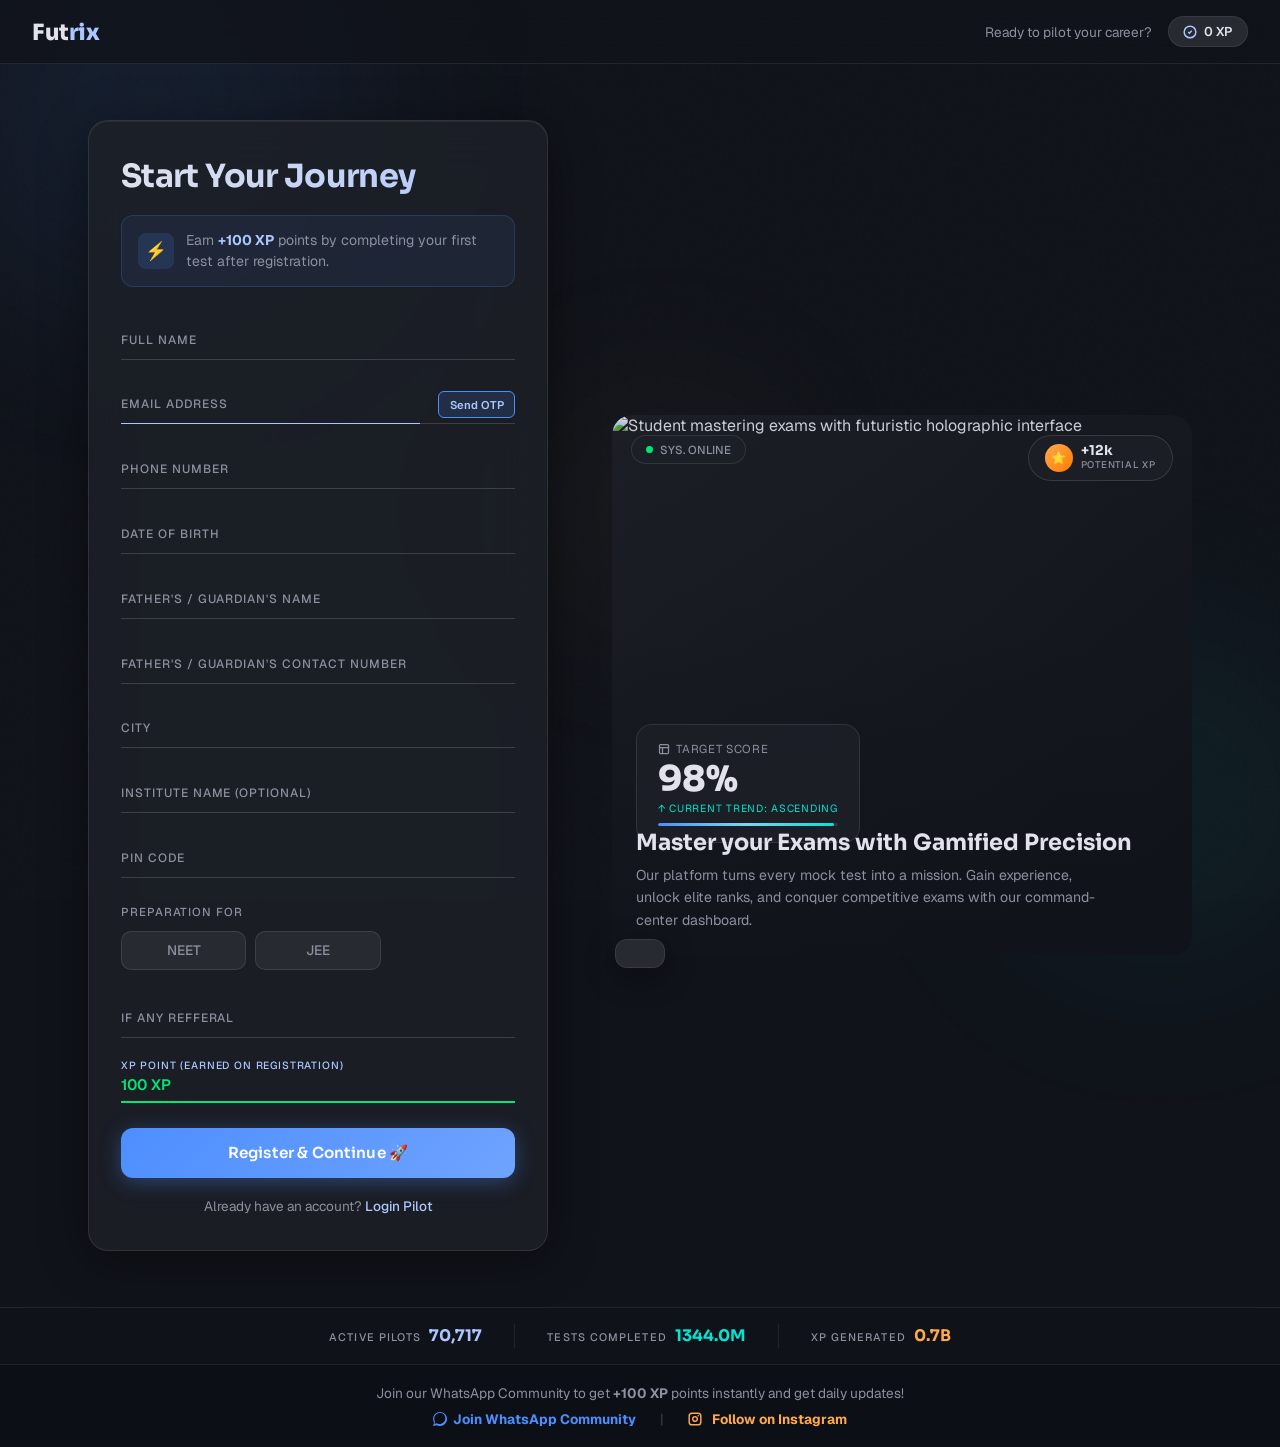
==== commit 1e8578fa: "Add Email OTP verification and strict phone safety checks" ====
--- a/index.html
+++ b/index.html
@@ -1306,11 +1306,51 @@
               </div>
 
               <!-- Email -->
-              <div class="field" id="fieldEmail">
-                <input type="email" id="emailAddress" name="emailAddress" placeholder="e.g. rajesh@gmail.com" autocomplete="email" />
+              <div class="field" id="fieldEmail" style="position: relative;">
+                <input type="email" id="emailAddress" name="emailAddress" placeholder="e.g. rajesh@gmail.com" autocomplete="email" style="padding-right: 95px;" />
                 <label for="emailAddress">Email Address</label>
-                <div class="field-line"></div>
+                <button type="button" id="sendOtpBtn" style="
+                  position: absolute;
+                  right: 0;
+                  bottom: 6px;
+                  background: rgba(77, 142, 255, 0.15);
+                  border: 1px solid var(--primary-btn);
+                  color: var(--primary);
+                  font-family: 'Geist', sans-serif;
+                  font-size: 0.7rem;
+                  font-weight: 600;
+                  padding: 0.35rem 0.65rem;
+                  border-radius: 6px;
+                  cursor: pointer;
+                  transition: all 0.2s ease;
+                  z-index: 10;
+                ">Send OTP</button>
+                <div class="field-line" style="width: calc(100% - 95px);"></div>
                 <div class="field-error">Please enter a valid email address</div>
+              </div>
+
+              <!-- Email OTP Verification Code -->
+              <div class="field" id="fieldEmailOTP" style="display: none; position: relative; margin-top: 0.5rem;">
+                <input type="text" id="emailOTP" placeholder="e.g. 123456" maxlength="6" style="padding-right: 95px;" />
+                <label for="emailOTP">Email Verification OTP</label>
+                <button type="button" id="verifyOtpBtn" style="
+                  position: absolute;
+                  right: 0;
+                  bottom: 6px;
+                  background: rgba(0, 230, 118, 0.15);
+                  border: 1px solid var(--success);
+                  color: var(--success);
+                  font-family: 'Geist', sans-serif;
+                  font-size: 0.7rem;
+                  font-weight: 600;
+                  padding: 0.35rem 0.65rem;
+                  border-radius: 6px;
+                  cursor: pointer;
+                  transition: all 0.2s ease;
+                  z-index: 10;
+                ">Verify OTP</button>
+                <div class="field-line" style="width: calc(100% - 95px);"></div>
+                <div class="field-error">Please enter the 6-digit OTP code sent to your email</div>
               </div>
 
               <!-- Phone -->
@@ -1575,6 +1615,115 @@
       }, 400);
     });
 
+    // ── Email OTP Verification Logic
+    let isEmailVerified = false;
+    let otpCooldown = 0;
+    let cooldownInterval = null;
+
+    function startCooldown() {
+      const btn = document.getElementById('sendOtpBtn');
+      otpCooldown = 60;
+      btn.disabled = true;
+      btn.textContent = `Resend (${otpCooldown}s)`;
+      
+      cooldownInterval = setInterval(() => {
+        otpCooldown--;
+        if (otpCooldown <= 0) {
+          clearInterval(cooldownInterval);
+          btn.disabled = false;
+          btn.textContent = 'Send OTP';
+        } else {
+          btn.textContent = `Resend (${otpCooldown}s)`;
+        }
+      }, 1000);
+    }
+
+    document.getElementById('sendOtpBtn').addEventListener('click', async () => {
+      const emailInput = document.getElementById('emailAddress');
+      const email = emailInput.value.trim();
+      const emailField = document.getElementById('fieldEmail');
+      
+      emailField.classList.remove('error');
+      
+      if (!email || !/^[^\s@]+@[^\s@]+\.[^\s@]+$/.test(email)) {
+        emailField.classList.add('error');
+        showToast('Please enter a valid email address first.', 'error');
+        return;
+      }
+      
+      const btn = document.getElementById('sendOtpBtn');
+      btn.disabled = true;
+      btn.textContent = 'Sending...';
+      
+      try {
+        const res = await jsonpRequest(APPS_SCRIPT_URL, { action: 'sendOTP', email: email });
+        if (res && res.success) {
+          showToast('OTP verification code sent to your email!', 'success');
+          document.getElementById('fieldEmailOTP').style.display = 'block';
+          startCooldown();
+        } else {
+          showToast(res ? res.message : 'Failed to send OTP. Try again.', 'error');
+          btn.disabled = false;
+          btn.textContent = 'Send OTP';
+        }
+      } catch (err) {
+        console.error('OTP send error:', err);
+        showToast('Error sending OTP. Please check connection and try again.', 'error');
+        btn.disabled = false;
+        btn.textContent = 'Send OTP';
+      }
+    });
+
+    document.getElementById('verifyOtpBtn').addEventListener('click', async () => {
+      const email = document.getElementById('emailAddress').value.trim();
+      const otpInput = document.getElementById('emailOTP');
+      const otp = otpInput.value.trim();
+      const otpField = document.getElementById('fieldEmailOTP');
+      
+      otpField.classList.remove('error');
+      
+      if (!otp || otp.length !== 6 || isNaN(otp)) {
+        otpField.classList.add('error');
+        showToast('Please enter a valid 6-digit OTP code.', 'error');
+        return;
+      }
+      
+      const btn = document.getElementById('verifyOtpBtn');
+      btn.disabled = true;
+      btn.textContent = 'Verifying...';
+      
+      try {
+        const res = await jsonpRequest(APPS_SCRIPT_URL, { action: 'verifyOTP', email: email, otp: otp });
+        if (res && res.success) {
+          showToast('Email verified successfully! ✓', 'success');
+          isEmailVerified = true;
+          
+          // Disable email editing and hide OTP input
+          document.getElementById('emailAddress').readOnly = true;
+          document.getElementById('fieldEmailOTP').style.display = 'none';
+          
+          // Style Send OTP button as verified
+          const sendBtn = document.getElementById('sendOtpBtn');
+          sendBtn.textContent = 'Verified ✓';
+          sendBtn.style.background = 'rgba(0, 230, 118, 0.15)';
+          sendBtn.style.borderColor = 'var(--success)';
+          sendBtn.style.color = 'var(--success)';
+          sendBtn.disabled = true;
+          if (cooldownInterval) clearInterval(cooldownInterval);
+        } else {
+          showToast(res ? res.message : 'Invalid OTP. Please try again.', 'error');
+          otpField.classList.add('error');
+          btn.disabled = false;
+          btn.textContent = 'Verify OTP';
+        }
+      } catch (err) {
+        console.error('OTP verify error:', err);
+        showToast('Error verifying OTP. Please try again.', 'error');
+        btn.disabled = false;
+        btn.textContent = 'Verify OTP';
+      }
+    });
+
     // ── Prep Buttons Selection
     let selectedExam = '';
 
@@ -1623,13 +1772,26 @@
         if (f) f.classList.remove('error');
       });
 
+      function isFakePhone(phone) {
+        const clean = phone.replace(/[^0-9]/g, '');
+        if (clean.length < 10) return true;
+        if (/^(\d)\1{9,}$/.test(clean)) return true;
+        if (clean === '1234567890' || clean === '0123456789' || clean === '9876543210') return true;
+        return false;
+      }
+
       if (!name.trim() || name.trim().length < 2) {
         nameField.classList.add('error'); valid = false;
       }
       if (!email.trim() || !/^[^\s@]+@[^\s@]+\.[^\s@]+$/.test(email.trim())) {
         emailField.classList.add('error'); valid = false;
       }
-      if (!phone.trim() || !/^[\+]?[(]?[0-9]{3}[)]?[-\s\.]?[0-9]{3}[-\s\.]?[0-9]{4,6}$/.test(phone.trim())) {
+      if (!isEmailVerified) {
+        showToast('Please verify your email address via OTP first.', 'error');
+        emailField.classList.add('error');
+        valid = false;
+      }
+      if (!phone.trim() || !/^[\+]?[(]?[0-9]{3}[)]?[-\s\.]?[0-9]{3}[-\s\.]?[0-9]{4,6}$/.test(phone.trim()) || isFakePhone(phone.trim())) {
         phoneField.classList.add('error'); valid = false;
       }
       if (!dobVal.trim()) {
@@ -1638,7 +1800,7 @@
       if (!guardianNameVal.trim() || guardianNameVal.trim().length < 2) {
         guardianNameField.classList.add('error'); valid = false;
       }
-      if (!guardianContactVal.trim() || !/^[\+]?[(]?[0-9]{3}[)]?[-\s\.]?[0-9]{3}[-\s\.]?[0-9]{4,6}$/.test(guardianContactVal.trim())) {
+      if (!guardianContactVal.trim() || !/^[\+]?[(]?[0-9]{3}[)]?[-\s\.]?[0-9]{3}[-\s\.]?[0-9]{4,6}$/.test(guardianContactVal.trim()) || isFakePhone(guardianContactVal.trim())) {
         guardianContactField.classList.add('error'); valid = false;
       }
       if (!cityVal.trim() || cityVal.trim().length < 2) {
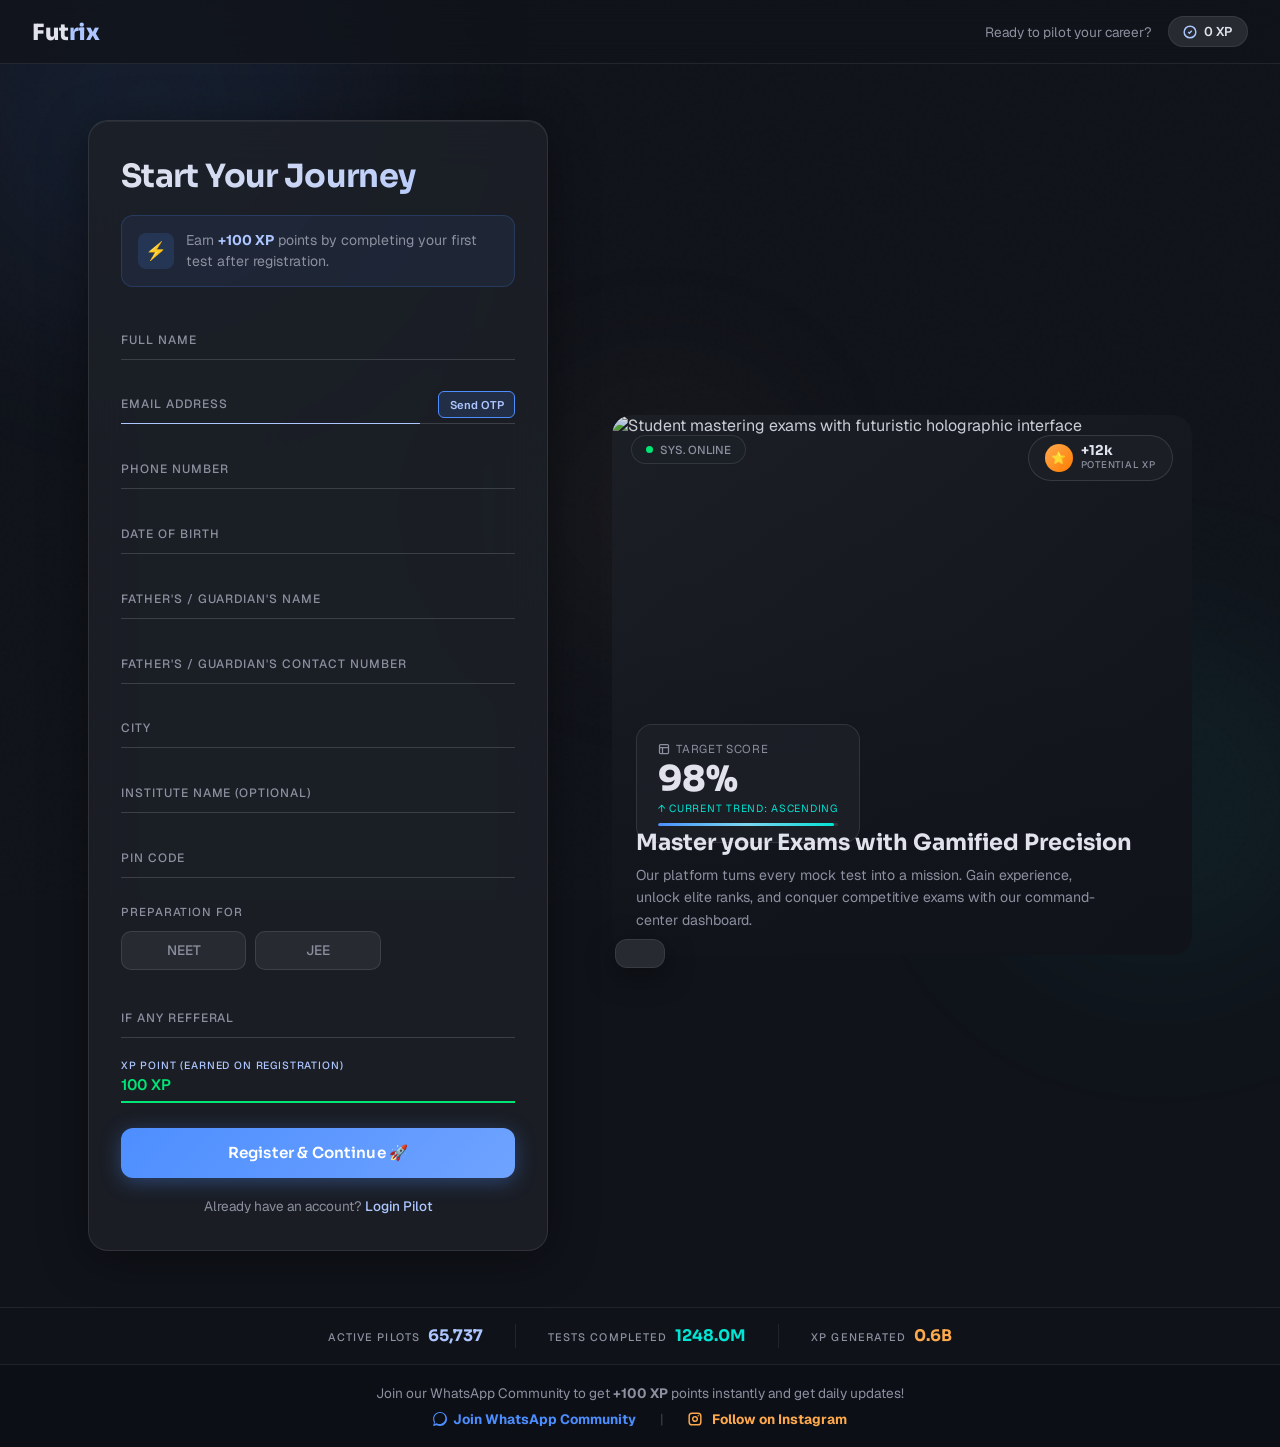
==== commit 9cb538d5: "Enforce strict Indian mobile number pattern and sequence validation on both frontend forms and backe" ====
--- a/index.html
+++ b/index.html
@@ -1774,9 +1774,19 @@
 
       function isFakePhone(phone) {
         const clean = phone.replace(/[^0-9]/g, '');
-        if (clean.length < 10) return true;
-        if (/^(\d)\1{9,}$/.test(clean)) return true;
-        if (clean === '1234567890' || clean === '0123456789' || clean === '9876543210') return true;
+        if (clean.length !== 10) return true;
+        if (!/^[6-9]/.test(clean)) return true;
+        if (/(\d)\1{4,}/.test(clean)) return true;
+        if (/^(\d{2})\1{4}$/.test(clean)) return true;
+        if (/^(\d{3})\1{2}\d$/.test(clean)) return true;
+        const sequentialUp = "0123456789";
+        const sequentialDown = "9876543210";
+        if (sequentialUp.indexOf(clean) !== -1 || sequentialDown.indexOf(clean) !== -1) return true;
+        const testPatterns = [
+          "1234512345", "9876598765", "6789067890", "1234567890", "0123456789", 
+          "9876543210", "8765432109", "7654321098", "6543210987", "5432109876"
+        ];
+        if (testPatterns.indexOf(clean) !== -1) return true;
         return false;
       }
 
@@ -1791,7 +1801,7 @@
         emailField.classList.add('error');
         valid = false;
       }
-      if (!phone.trim() || !/^[\+]?[(]?[0-9]{3}[)]?[-\s\.]?[0-9]{3}[-\s\.]?[0-9]{4,6}$/.test(phone.trim()) || isFakePhone(phone.trim())) {
+      if (!phone.trim() || isFakePhone(phone.trim())) {
         phoneField.classList.add('error'); valid = false;
       }
       if (!dobVal.trim()) {
@@ -1800,7 +1810,7 @@
       if (!guardianNameVal.trim() || guardianNameVal.trim().length < 2) {
         guardianNameField.classList.add('error'); valid = false;
       }
-      if (!guardianContactVal.trim() || !/^[\+]?[(]?[0-9]{3}[)]?[-\s\.]?[0-9]{3}[-\s\.]?[0-9]{4,6}$/.test(guardianContactVal.trim()) || isFakePhone(guardianContactVal.trim())) {
+      if (!guardianContactVal.trim() || isFakePhone(guardianContactVal.trim())) {
         guardianContactField.classList.add('error'); valid = false;
       }
       if (!cityVal.trim() || cityVal.trim().length < 2) {
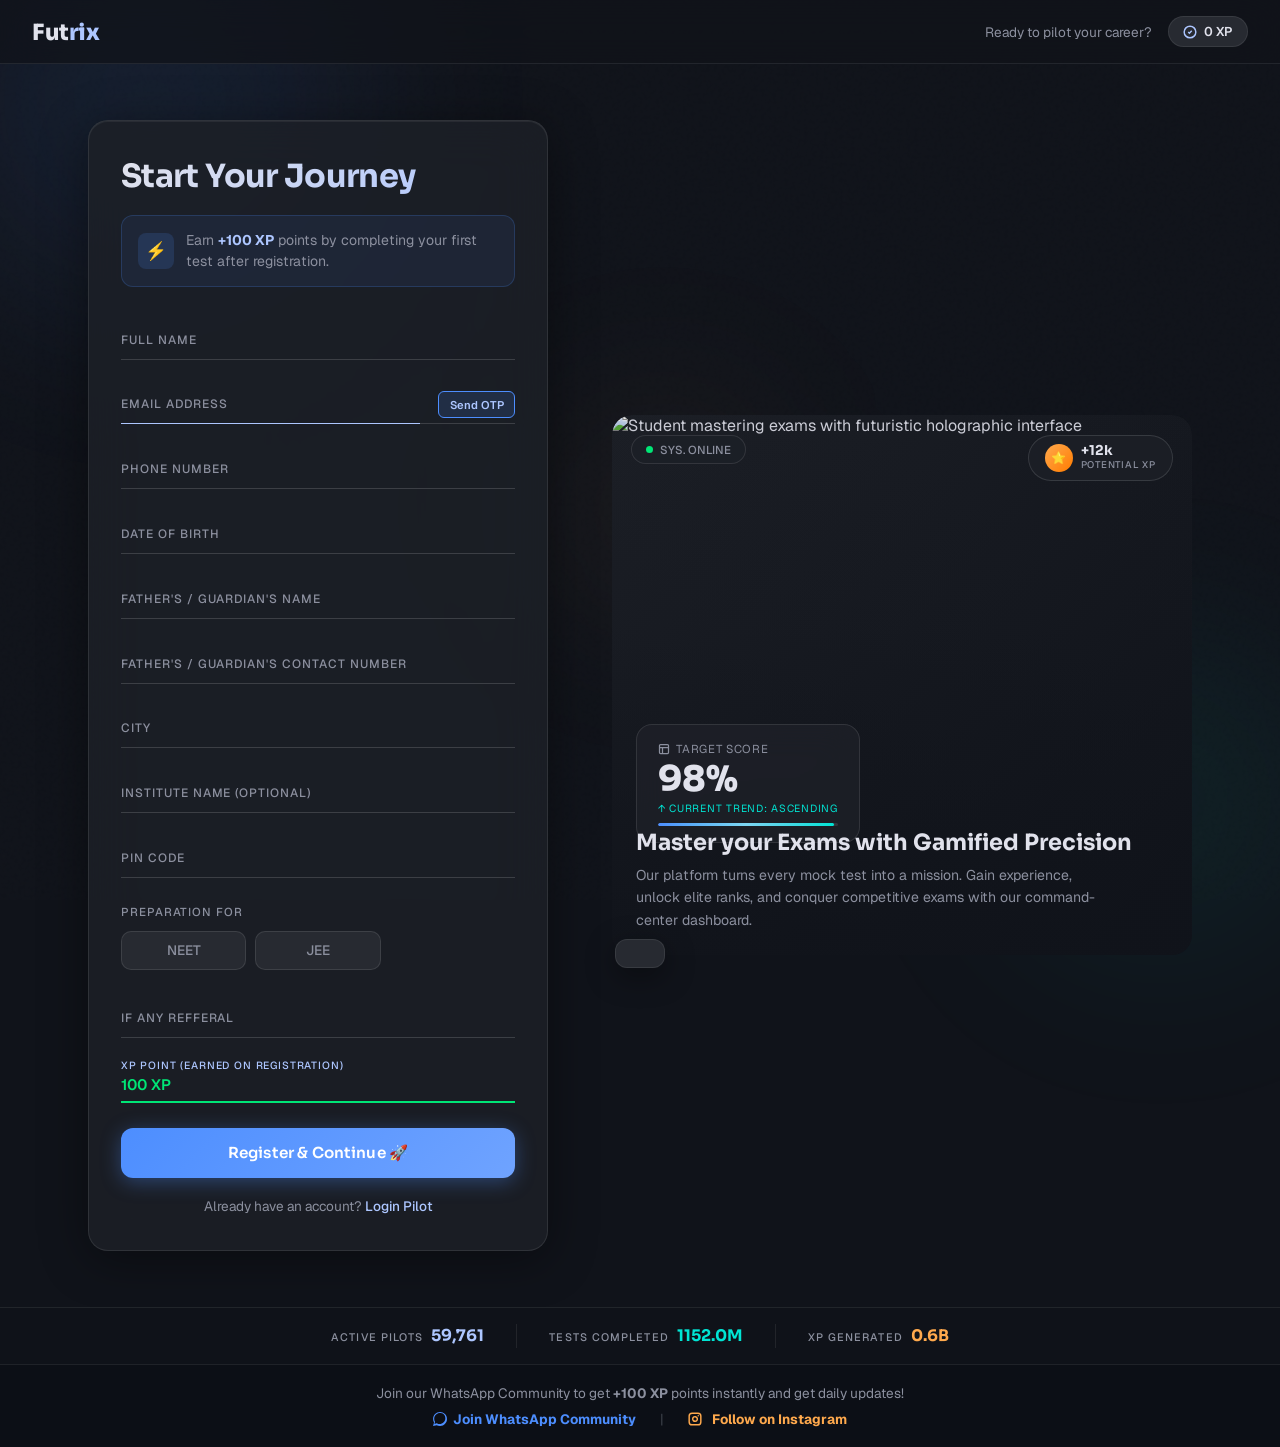
==== commit 8d3bbc48: "Check for duplicate email registration before sending OTP and replace inline OTP verification fields" ====
--- a/index.html
+++ b/index.html
@@ -1252,6 +1252,192 @@
       .hero-panel {
         min-height: 540px;
       }
+    }
+
+    /* ── OTP Verification Modal CSS ── */
+    .otp-modal-overlay {
+      position: fixed;
+      top: 0;
+      left: 0;
+      width: 100%;
+      height: 100%;
+      background: rgba(8, 10, 16, 0.75);
+      backdrop-filter: blur(10px);
+      -webkit-backdrop-filter: blur(10px);
+      display: flex;
+      align-items: center;
+      justify-content: center;
+      z-index: 1000;
+      opacity: 0;
+      pointer-events: none;
+      transition: opacity 0.35s cubic-bezier(0.4, 0, 0.2, 1);
+    }
+
+    .otp-modal-overlay.show {
+      opacity: 1;
+      pointer-events: auto;
+    }
+
+    .otp-modal-content {
+      background: rgba(18, 22, 33, 0.95);
+      border: 1px solid rgba(255, 255, 255, 0.08);
+      border-radius: 24px;
+      padding: 2.5rem;
+      width: 90%;
+      max-width: 440px;
+      position: relative;
+      box-shadow: 0 20px 40px rgba(0, 0, 0, 0.5), inset 0 1px 0 rgba(255, 255, 255, 0.05);
+      transform: scale(0.9) translateY(20px);
+      transition: transform 0.35s cubic-bezier(0.34, 1.56, 0.64, 1);
+      color: #ffffff;
+      text-align: center;
+    }
+
+    .otp-modal-overlay.show .otp-modal-content {
+      transform: scale(1) translateY(0);
+    }
+
+    .otp-modal-close {
+      position: absolute;
+      top: 1.25rem;
+      right: 1.25rem;
+      background: none;
+      border: none;
+      color: var(--text-muted);
+      font-size: 1.5rem;
+      cursor: pointer;
+      width: 32px;
+      height: 32px;
+      border-radius: 50%;
+      display: flex;
+      align-items: center;
+      justify-content: center;
+      transition: all 0.2s ease;
+    }
+
+    .otp-modal-close:hover {
+      background: rgba(255, 255, 255, 0.05);
+      color: #ffffff;
+    }
+
+    .otp-modal-icon {
+      font-size: 2.5rem;
+      margin-bottom: 1rem;
+      display: inline-block;
+      animation: pulse 2s infinite ease-in-out;
+    }
+
+    .otp-modal-header h2 {
+      font-family: 'Sora', sans-serif;
+      font-size: 1.5rem;
+      font-weight: 700;
+      margin: 0 0 0.5rem 0;
+      letter-spacing: -0.5px;
+      color: #ffffff;
+    }
+
+    .otp-modal-header p {
+      font-size: 0.9rem;
+      color: var(--text-muted);
+      line-height: 1.5;
+      margin: 0 0 2rem 0;
+    }
+
+    .otp-modal-header p strong {
+      color: var(--primary);
+    }
+
+    .otp-input-wrapper {
+      margin-bottom: 1.5rem;
+    }
+
+    .otp-modal-input {
+      width: 100%;
+      background: rgba(255, 255, 255, 0.03);
+      border: 1px solid rgba(255, 255, 255, 0.1);
+      border-radius: 12px;
+      padding: 0.85rem;
+      font-size: 1.5rem;
+      font-weight: 700;
+      letter-spacing: 8px;
+      text-align: center;
+      color: #ffffff;
+      transition: all 0.2s ease;
+      font-family: monospace;
+    }
+
+    .otp-modal-input:focus {
+      background: rgba(255, 255, 255, 0.05);
+      border-color: var(--primary);
+      box-shadow: 0 0 15px rgba(77, 142, 255, 0.25);
+      outline: none;
+    }
+
+    .otp-timer-text {
+      font-size: 0.85rem;
+      color: var(--text-muted);
+      margin-bottom: 1.5rem;
+    }
+
+    .otp-modal-btn {
+      width: 100%;
+      background: linear-gradient(135deg, #4d8eff, #6fa3ff);
+      color: #ffffff;
+      border: none;
+      border-radius: 12px;
+      padding: 0.85rem;
+      font-family: 'Sora', sans-serif;
+      font-weight: 700;
+      font-size: 0.95rem;
+      cursor: pointer;
+      display: flex;
+      align-items: center;
+      justify-content: center;
+      gap: 0.5rem;
+      box-shadow: 0 4px 15px rgba(77, 142, 255, 0.3);
+      transition: all 0.2s ease;
+    }
+
+    .otp-modal-btn:hover {
+      transform: translateY(-2px);
+      box-shadow: 0 6px 20px rgba(77, 142, 255, 0.4);
+    }
+
+    .otp-modal-btn:disabled {
+      background: rgba(255, 255, 255, 0.08);
+      color: var(--text-muted);
+      cursor: not-allowed;
+      box-shadow: none;
+      transform: none;
+    }
+
+    .otp-modal-resend {
+      background: none;
+      border: none;
+      color: var(--primary);
+      font-family: 'Sora', sans-serif;
+      font-weight: 600;
+      font-size: 0.85rem;
+      cursor: pointer;
+      margin-top: 1rem;
+      transition: all 0.2s ease;
+      opacity: 0.8;
+    }
+
+    .otp-modal-resend:hover:not(:disabled) {
+      opacity: 1;
+      text-decoration: underline;
+    }
+
+    .otp-modal-resend:disabled {
+      color: var(--text-muted);
+      cursor: not-allowed;
+      opacity: 0.5;
+    }
+
+    @keyframes pulse {
+      0%, 100% { transform: scale(1); }
+      50% { transform: scale(1.1); }
     }
   </style>
 </head>
@@ -1329,29 +1515,7 @@
                 <div class="field-error">Please enter a valid email address</div>
               </div>
 
-              <!-- Email OTP Verification Code -->
-              <div class="field" id="fieldEmailOTP" style="display: none; position: relative; margin-top: 0.5rem;">
-                <input type="text" id="emailOTP" placeholder="e.g. 123456" maxlength="6" style="padding-right: 95px;" />
-                <label for="emailOTP">Email Verification OTP</label>
-                <button type="button" id="verifyOtpBtn" style="
-                  position: absolute;
-                  right: 0;
-                  bottom: 6px;
-                  background: rgba(0, 230, 118, 0.15);
-                  border: 1px solid var(--success);
-                  color: var(--success);
-                  font-family: 'Geist', sans-serif;
-                  font-size: 0.7rem;
-                  font-weight: 600;
-                  padding: 0.35rem 0.65rem;
-                  border-radius: 6px;
-                  cursor: pointer;
-                  transition: all 0.2s ease;
-                  z-index: 10;
-                ">Verify OTP</button>
-                <div class="field-line" style="width: calc(100% - 95px);"></div>
-                <div class="field-error">Please enter the 6-digit OTP code sent to your email</div>
-              </div>
+
 
               <!-- Phone -->
               <div class="field" id="fieldPhone">
@@ -1557,6 +1721,27 @@
     </footer>
   </main>
 
+  <!-- OTP Verification Modal -->
+  <div id="otpModal" class="otp-modal-overlay">
+    <div class="otp-modal-content">
+      <button type="button" class="otp-modal-close" id="closeOtpModalBtn">&times;</button>
+      <div class="otp-modal-header">
+        <div class="otp-modal-icon">✉️</div>
+        <h2>Verify Your Email</h2>
+        <p>We've sent a 6-digit verification code to <span id="otpModalEmailText" style="color: var(--primary); font-weight: 600;">your email</span>.<br>Please enter it below to verify your account.</p>
+      </div>
+      <div class="otp-input-wrapper">
+        <input type="text" id="modalOtpInput" class="otp-modal-input" placeholder="••••••" maxlength="6" autocomplete="one-time-code" />
+      </div>
+      <div class="otp-timer-text" id="modalOtpTimer">Resend OTP in 60s</div>
+      <button type="button" id="modalVerifyBtn" class="otp-modal-btn">
+        <span>Verify Code</span>
+        <div class="spinner" id="modalOtpSpinner" style="display: none; width: 16px; height: 16px; border-width: 2px;"></div>
+      </button>
+      <button type="button" id="modalResendBtn" class="otp-modal-resend" disabled>Resend Code</button>
+    </div>
+  </div>
+
   <!-- Toast -->
   <div id="toast" role="alert" aria-live="polite"></div>
 
@@ -1615,28 +1800,50 @@
       }, 400);
     });
 
-    // ── Email OTP Verification Logic
+    // ── Email OTP Verification Logic (Modal Flow)
     let isEmailVerified = false;
     let otpCooldown = 0;
     let cooldownInterval = null;
 
     function startCooldown() {
-      const btn = document.getElementById('sendOtpBtn');
+      const modalResendBtn = document.getElementById('modalResendBtn');
+      const modalOtpTimer = document.getElementById('modalOtpTimer');
       otpCooldown = 60;
-      btn.disabled = true;
-      btn.textContent = `Resend (${otpCooldown}s)`;
+      modalResendBtn.disabled = true;
+      modalOtpTimer.textContent = `Resend OTP in ${otpCooldown}s`;
       
+      if (cooldownInterval) clearInterval(cooldownInterval);
       cooldownInterval = setInterval(() => {
         otpCooldown--;
         if (otpCooldown <= 0) {
           clearInterval(cooldownInterval);
-          btn.disabled = false;
-          btn.textContent = 'Send OTP';
+          modalResendBtn.disabled = false;
+          modalOtpTimer.textContent = 'You can now resend the verification code.';
         } else {
-          btn.textContent = `Resend (${otpCooldown}s)`;
+          modalOtpTimer.textContent = `Resend OTP in ${otpCooldown}s`;
         }
       }, 1000);
     }
+
+    function openOtpModal(email) {
+      document.getElementById('otpModalEmailText').textContent = email;
+      document.getElementById('modalOtpInput').value = '';
+      document.getElementById('otpModal').classList.add('show');
+      startCooldown();
+    }
+
+    function closeOtpModal() {
+      document.getElementById('otpModal').classList.remove('show');
+      if (cooldownInterval) clearInterval(cooldownInterval);
+    }
+
+    document.getElementById('closeOtpModalBtn').addEventListener('click', closeOtpModal);
+    
+    document.getElementById('otpModal').addEventListener('click', (e) => {
+      if (e.target.id === 'otpModal') {
+        closeOtpModal();
+      }
+    });
 
     document.getElementById('sendOtpBtn').addEventListener('click', async () => {
       const emailInput = document.getElementById('emailAddress');
@@ -1659,8 +1866,9 @@
         const res = await jsonpRequest(APPS_SCRIPT_URL, { action: 'sendOTP', email: email });
         if (res && res.success) {
           showToast('OTP verification code sent to your email!', 'success');
-          document.getElementById('fieldEmailOTP').style.display = 'block';
-          startCooldown();
+          openOtpModal(email);
+          btn.textContent = 'Verify Email';
+          btn.disabled = false;
         } else {
           showToast(res ? res.message : 'Failed to send OTP. Try again.', 'error');
           btn.disabled = false;
@@ -1674,53 +1882,67 @@
       }
     });
 
-    document.getElementById('verifyOtpBtn').addEventListener('click', async () => {
+    document.getElementById('modalResendBtn').addEventListener('click', async () => {
       const email = document.getElementById('emailAddress').value.trim();
-      const otpInput = document.getElementById('emailOTP');
+      const resendBtn = document.getElementById('modalResendBtn');
+      resendBtn.disabled = true;
+      resendBtn.textContent = 'Sending...';
+      try {
+        const res = await jsonpRequest(APPS_SCRIPT_URL, { action: 'sendOTP', email: email });
+        if (res && res.success) {
+          showToast('Verification code resent successfully!', 'success');
+          startCooldown();
+        } else {
+          showToast(res ? res.message : 'Failed to send OTP. Try again.', 'error');
+        }
+      } catch (err) {
+        console.error(err);
+        showToast('Error sending OTP. Please check your connection.', 'error');
+      } finally {
+        resendBtn.textContent = 'Resend Code';
+      }
+    });
+
+    document.getElementById('modalVerifyBtn').addEventListener('click', async () => {
+      const email = document.getElementById('emailAddress').value.trim();
+      const otpInput = document.getElementById('modalOtpInput');
       const otp = otpInput.value.trim();
-      const otpField = document.getElementById('fieldEmailOTP');
-      
-      otpField.classList.remove('error');
+      const verifyBtn = document.getElementById('modalVerifyBtn');
+      const spinner = document.getElementById('modalOtpSpinner');
       
       if (!otp || otp.length !== 6 || isNaN(otp)) {
-        otpField.classList.add('error');
         showToast('Please enter a valid 6-digit OTP code.', 'error');
+        otpInput.focus();
         return;
       }
       
-      const btn = document.getElementById('verifyOtpBtn');
-      btn.disabled = true;
-      btn.textContent = 'Verifying...';
+      verifyBtn.disabled = true;
+      spinner.style.display = 'inline-block';
       
       try {
         const res = await jsonpRequest(APPS_SCRIPT_URL, { action: 'verifyOTP', email: email, otp: otp });
         if (res && res.success) {
           showToast('Email verified successfully! ✓', 'success');
           isEmailVerified = true;
+          document.getElementById('emailAddress').readOnly = true;
           
-          // Disable email editing and hide OTP input
-          document.getElementById('emailAddress').readOnly = true;
-          document.getElementById('fieldEmailOTP').style.display = 'none';
-          
-          // Style Send OTP button as verified
           const sendBtn = document.getElementById('sendOtpBtn');
           sendBtn.textContent = 'Verified ✓';
           sendBtn.style.background = 'rgba(0, 230, 118, 0.15)';
           sendBtn.style.borderColor = 'var(--success)';
           sendBtn.style.color = 'var(--success)';
           sendBtn.disabled = true;
-          if (cooldownInterval) clearInterval(cooldownInterval);
+          
+          closeOtpModal();
         } else {
           showToast(res ? res.message : 'Invalid OTP. Please try again.', 'error');
-          otpField.classList.add('error');
-          btn.disabled = false;
-          btn.textContent = 'Verify OTP';
         }
       } catch (err) {
         console.error('OTP verify error:', err);
         showToast('Error verifying OTP. Please try again.', 'error');
-        btn.disabled = false;
-        btn.textContent = 'Verify OTP';
+      } finally {
+        verifyBtn.disabled = false;
+        spinner.style.display = 'none';
       }
     });
 
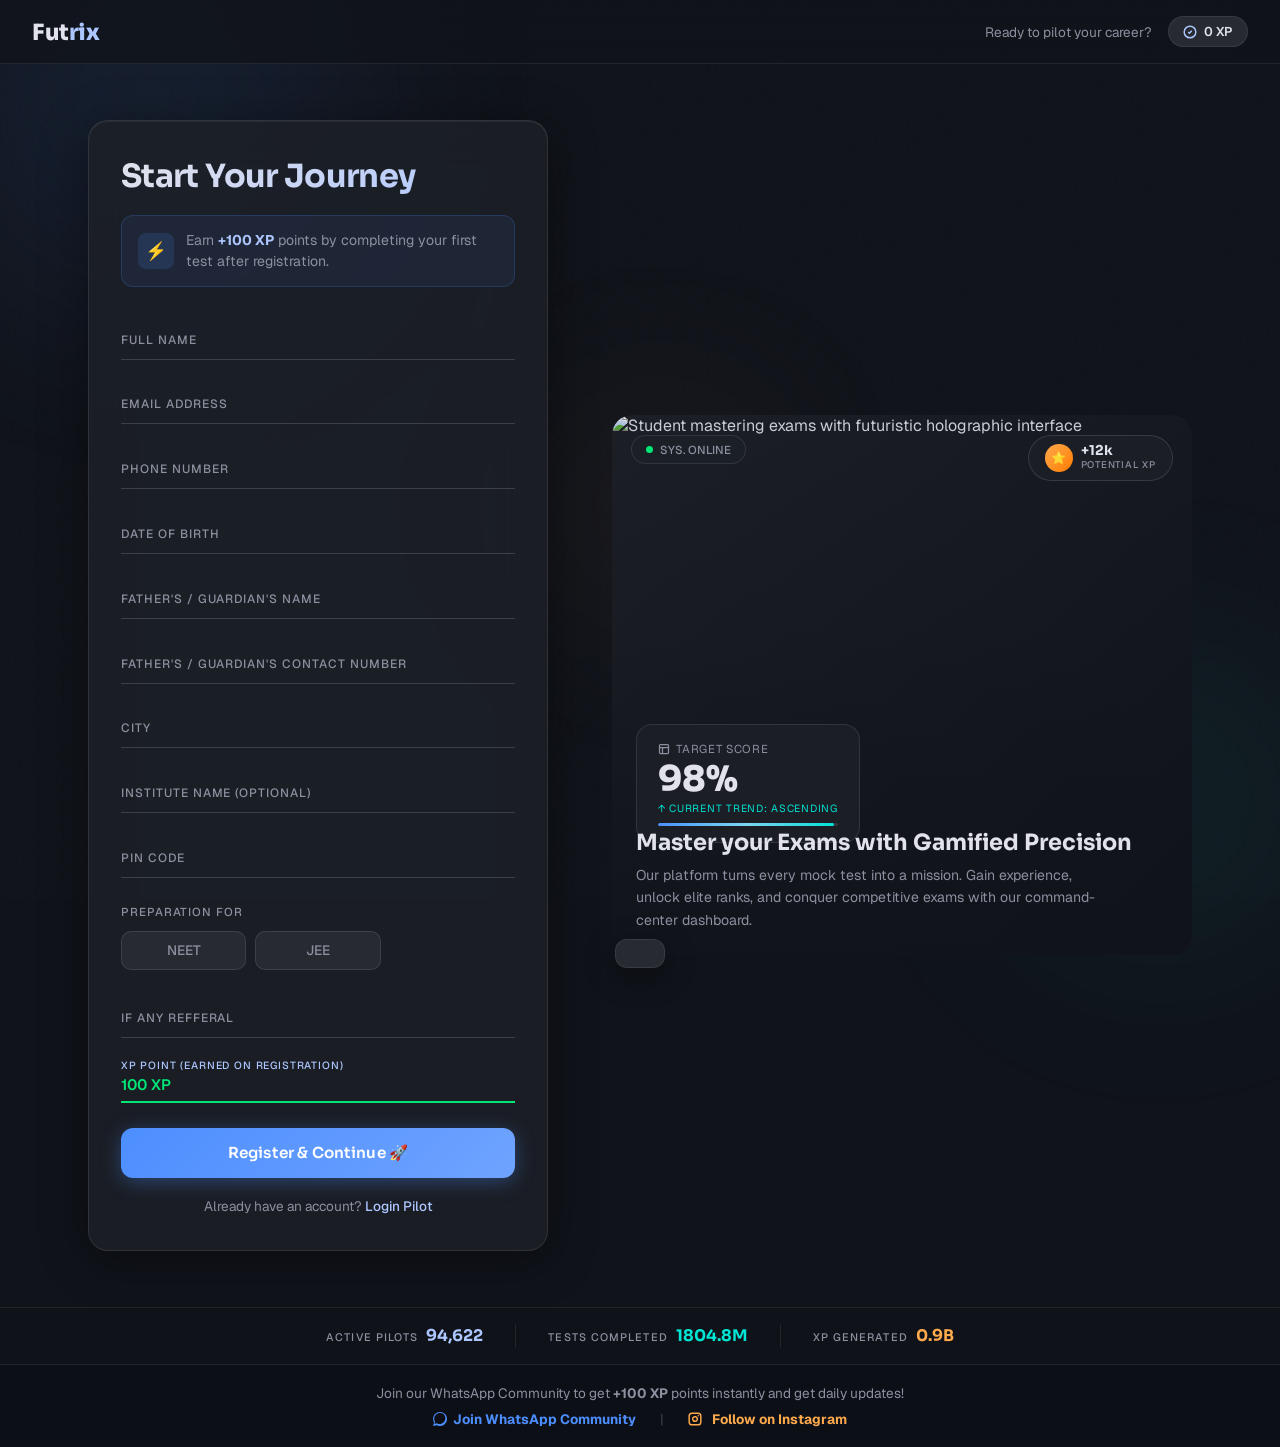
==== commit 12d56841: "Trigger email verification OTP modal only upon clicking Register & Continue, executing registration " ====
--- a/index.html
+++ b/index.html
@@ -1492,26 +1492,10 @@
               </div>
 
               <!-- Email -->
-              <div class="field" id="fieldEmail" style="position: relative;">
-                <input type="email" id="emailAddress" name="emailAddress" placeholder="e.g. rajesh@gmail.com" autocomplete="email" style="padding-right: 95px;" />
+              <div class="field" id="fieldEmail">
+                <input type="email" id="emailAddress" name="emailAddress" placeholder="e.g. rajesh@gmail.com" autocomplete="email" />
                 <label for="emailAddress">Email Address</label>
-                <button type="button" id="sendOtpBtn" style="
-                  position: absolute;
-                  right: 0;
-                  bottom: 6px;
-                  background: rgba(77, 142, 255, 0.15);
-                  border: 1px solid var(--primary-btn);
-                  color: var(--primary);
-                  font-family: 'Geist', sans-serif;
-                  font-size: 0.7rem;
-                  font-weight: 600;
-                  padding: 0.35rem 0.65rem;
-                  border-radius: 6px;
-                  cursor: pointer;
-                  transition: all 0.2s ease;
-                  z-index: 10;
-                ">Send OTP</button>
-                <div class="field-line" style="width: calc(100% - 95px);"></div>
+                <div class="field-line"></div>
                 <div class="field-error">Please enter a valid email address</div>
               </div>
 
@@ -1845,43 +1829,6 @@
       }
     });
 
-    document.getElementById('sendOtpBtn').addEventListener('click', async () => {
-      const emailInput = document.getElementById('emailAddress');
-      const email = emailInput.value.trim();
-      const emailField = document.getElementById('fieldEmail');
-      
-      emailField.classList.remove('error');
-      
-      if (!email || !/^[^\s@]+@[^\s@]+\.[^\s@]+$/.test(email)) {
-        emailField.classList.add('error');
-        showToast('Please enter a valid email address first.', 'error');
-        return;
-      }
-      
-      const btn = document.getElementById('sendOtpBtn');
-      btn.disabled = true;
-      btn.textContent = 'Sending...';
-      
-      try {
-        const res = await jsonpRequest(APPS_SCRIPT_URL, { action: 'sendOTP', email: email });
-        if (res && res.success) {
-          showToast('OTP verification code sent to your email!', 'success');
-          openOtpModal(email);
-          btn.textContent = 'Verify Email';
-          btn.disabled = false;
-        } else {
-          showToast(res ? res.message : 'Failed to send OTP. Try again.', 'error');
-          btn.disabled = false;
-          btn.textContent = 'Send OTP';
-        }
-      } catch (err) {
-        console.error('OTP send error:', err);
-        showToast('Error sending OTP. Please check connection and try again.', 'error');
-        btn.disabled = false;
-        btn.textContent = 'Send OTP';
-      }
-    });
-
     document.getElementById('modalResendBtn').addEventListener('click', async () => {
       const email = document.getElementById('emailAddress').value.trim();
       const resendBtn = document.getElementById('modalResendBtn');
@@ -1925,15 +1872,10 @@
           showToast('Email verified successfully! ✓', 'success');
           isEmailVerified = true;
           document.getElementById('emailAddress').readOnly = true;
+          closeOtpModal();
           
-          const sendBtn = document.getElementById('sendOtpBtn');
-          sendBtn.textContent = 'Verified ✓';
-          sendBtn.style.background = 'rgba(0, 230, 118, 0.15)';
-          sendBtn.style.borderColor = 'var(--success)';
-          sendBtn.style.color = 'var(--success)';
-          sendBtn.disabled = true;
-          
-          closeOtpModal();
+          // Trigger the final registration submit directly
+          await submitRegistration();
         } else {
           showToast(res ? res.message : 'Invalid OTP. Please try again.', 'error');
         }
@@ -2018,11 +1960,7 @@
       if (!email.trim() || !/^[^\s@]+@[^\s@]+\.[^\s@]+$/.test(email.trim())) {
         emailField.classList.add('error'); valid = false;
       }
-      if (!isEmailVerified) {
-        showToast('Please verify your email address via OTP first.', 'error');
-        emailField.classList.add('error');
-        valid = false;
-      }
+
       if (!phone.trim() || isFakePhone(phone.trim())) {
         phoneField.classList.add('error'); valid = false;
       }
@@ -2080,17 +2018,12 @@
       });
     }
 
-    // ── Form Submit → Apps Script
-    document.getElementById('registrationForm').addEventListener('submit', async (e) => {
-      e.preventDefault();
-
+    // ── Function to Submit final Registration
+    async function submitRegistration() {
       const name = document.getElementById('fullName').value;
       const email = document.getElementById('emailAddress').value;
       const phone = document.getElementById('phoneNumber').value;
 
-      if (!validateForm(name, email, phone)) return;
-
-      // Show loading
       const btn = document.getElementById('submitBtn');
       const btnText = document.getElementById('btnText');
       const spinner = document.getElementById('spinner');
@@ -2100,7 +2033,6 @@
 
       try {
         const prepValue = selectedExam;
-
         const dobVal = document.getElementById('dob').value.trim();
         const guardianNameVal = document.getElementById('guardianName').value.trim();
         const guardianContactVal = document.getElementById('guardianContact').value.trim();
@@ -2149,7 +2081,6 @@
           btnText.style.display = 'inline';
           spinner.style.display = 'none';
         }
-
       } catch (err) {
         console.error('Submission error:', err);
         showToast('Something went wrong. Please try again.', 'error');
@@ -2157,6 +2088,47 @@
         btnText.style.display = 'inline';
         spinner.style.display = 'none';
       }
+    }
+
+    // ── Form Submit → Apps Script
+    document.getElementById('registrationForm').addEventListener('submit', async (e) => {
+      e.preventDefault();
+
+      const name = document.getElementById('fullName').value;
+      const email = document.getElementById('emailAddress').value;
+      const phone = document.getElementById('phoneNumber').value;
+
+      if (!validateForm(name, email, phone)) return;
+
+      if (!isEmailVerified) {
+        // Show loading state on submit button while requesting OTP
+        const btn = document.getElementById('submitBtn');
+        const btnText = document.getElementById('btnText');
+        const spinner = document.getElementById('spinner');
+        btn.disabled = true;
+        btnText.style.display = 'none';
+        spinner.style.display = 'block';
+
+        try {
+          const res = await jsonpRequest(APPS_SCRIPT_URL, { action: 'sendOTP', email: email.trim() });
+          if (res && res.success) {
+            showToast('OTP verification code sent to your email!', 'success');
+            openOtpModal(email.trim());
+          } else {
+            showToast(res ? res.message : 'Failed to send OTP. Try again.', 'error');
+          }
+        } catch (err) {
+          console.error('OTP send error:', err);
+          showToast('Error sending OTP. Please check connection and try again.', 'error');
+        } finally {
+          btn.disabled = false;
+          btnText.style.display = 'inline';
+          spinner.style.display = 'none';
+        }
+        return;
+      }
+
+      await submitRegistration();
     });
 
     function simulateSuccess(name) {
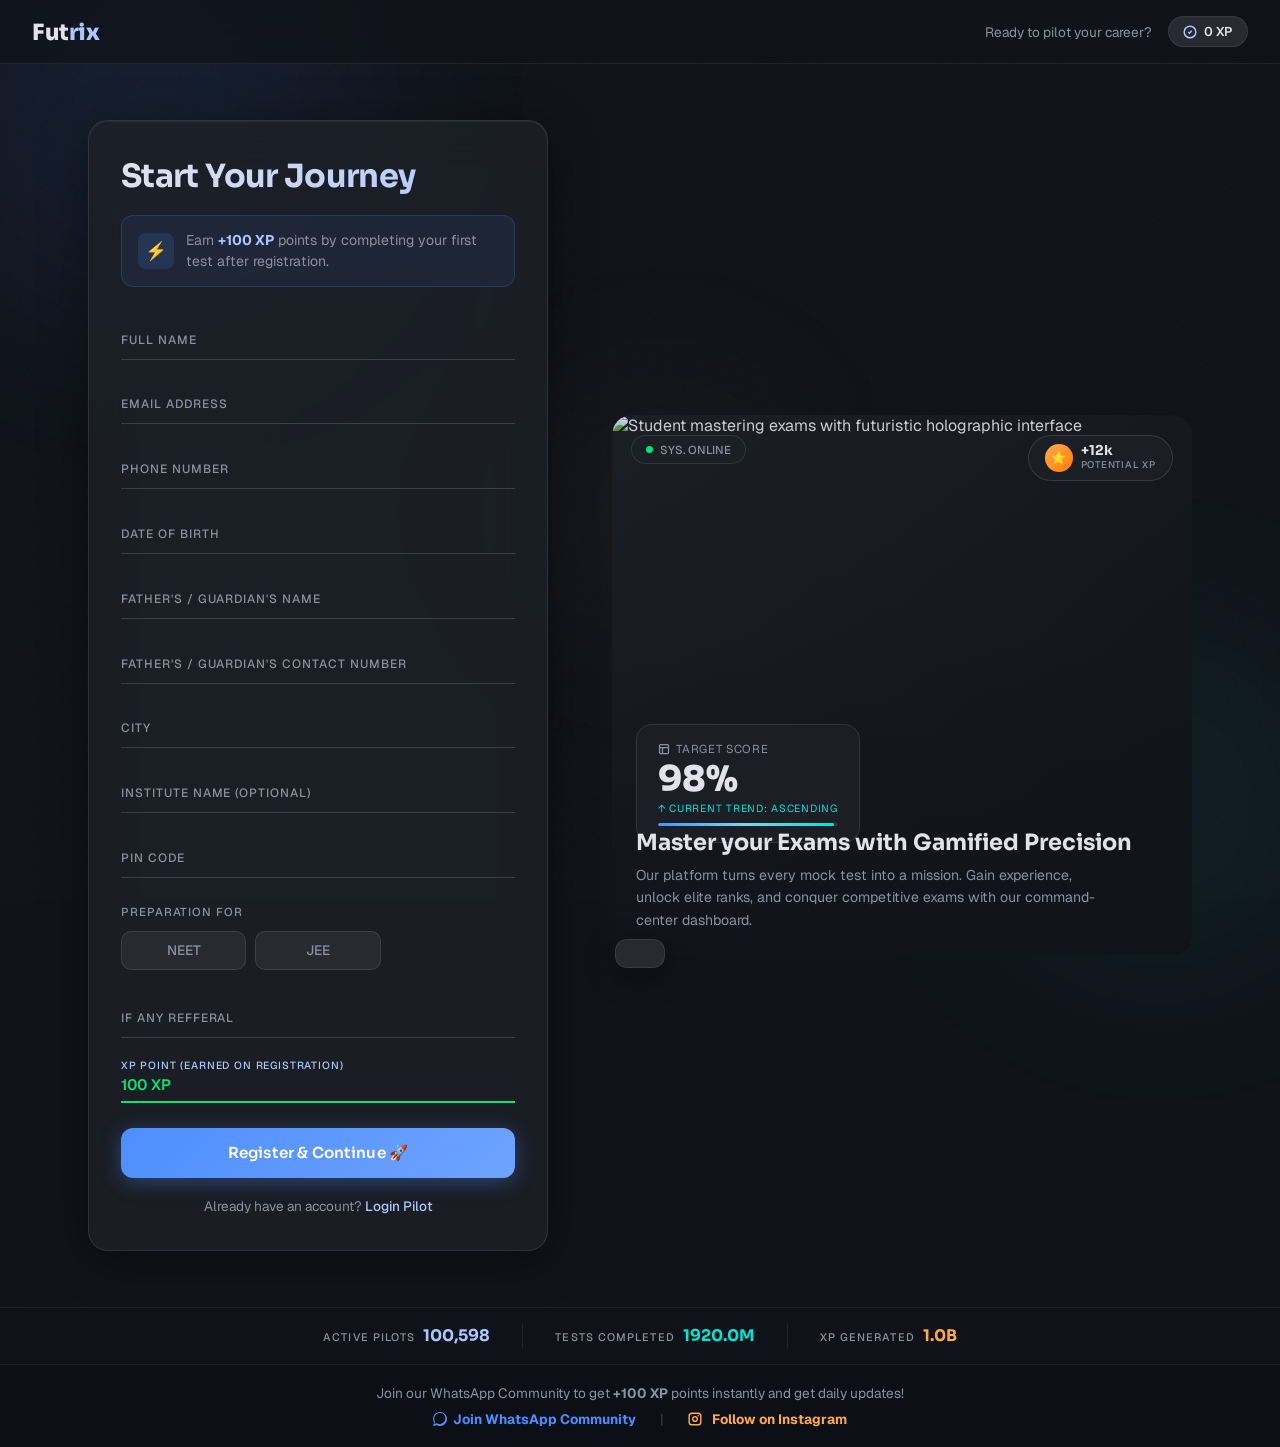
==== commit 3418ab84: "Check for duplicate email and phone number before sending OTP verification" ====
--- a/index.html
+++ b/index.html
@@ -1831,11 +1831,12 @@
 
     document.getElementById('modalResendBtn').addEventListener('click', async () => {
       const email = document.getElementById('emailAddress').value.trim();
+      const phone = document.getElementById('phoneNumber').value.trim();
       const resendBtn = document.getElementById('modalResendBtn');
       resendBtn.disabled = true;
       resendBtn.textContent = 'Sending...';
       try {
-        const res = await jsonpRequest(APPS_SCRIPT_URL, { action: 'sendOTP', email: email });
+        const res = await jsonpRequest(APPS_SCRIPT_URL, { action: 'sendOTP', email: email, phone: phone });
         if (res && res.success) {
           showToast('Verification code resent successfully!', 'success');
           startCooldown();
@@ -2110,7 +2111,7 @@
         spinner.style.display = 'block';
 
         try {
-          const res = await jsonpRequest(APPS_SCRIPT_URL, { action: 'sendOTP', email: email.trim() });
+          const res = await jsonpRequest(APPS_SCRIPT_URL, { action: 'sendOTP', email: email.trim(), phone: phone.trim() });
           if (res && res.success) {
             showToast('OTP verification code sent to your email!', 'success');
             openOtpModal(email.trim());
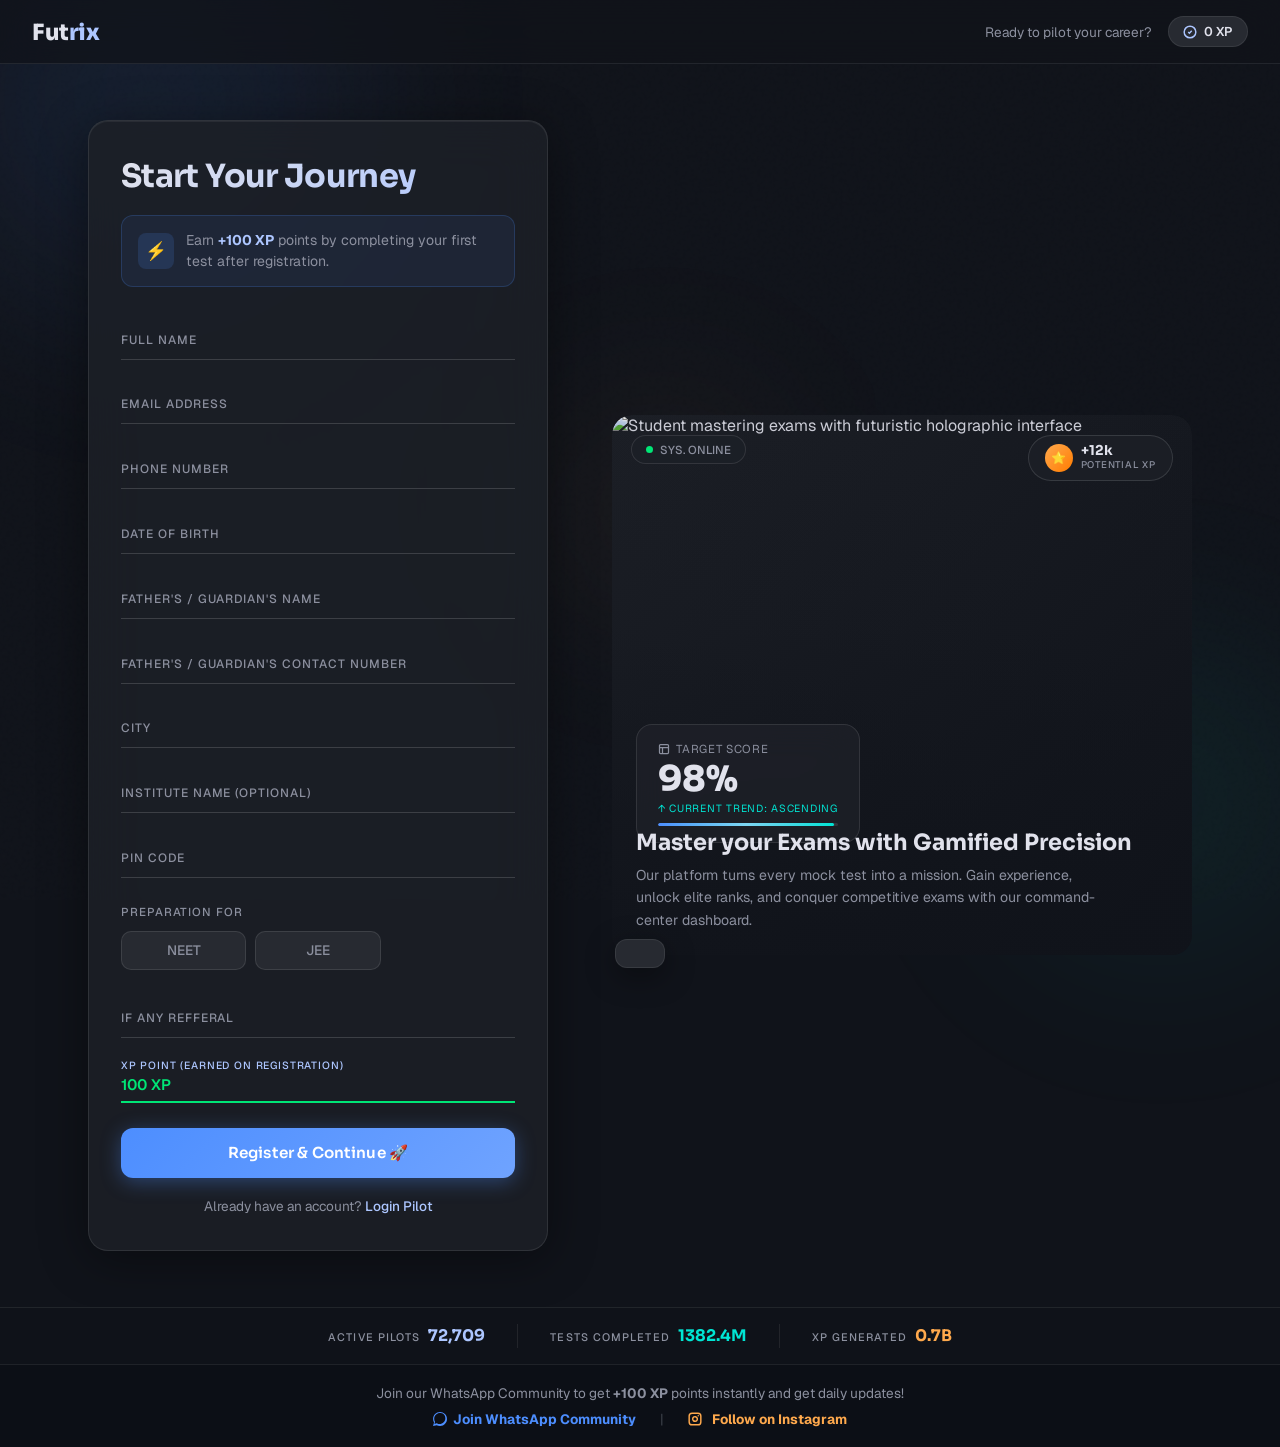
==== commit d4069761: "Implement Date of Birth auto-formatting (DD/MM/YYYY) and strict leap-year/calendar validations on fr" ====
--- a/index.html
+++ b/index.html
@@ -1512,10 +1512,10 @@
 
               <!-- Date Of Birth -->
               <div class="field" id="fieldDOB">
-                <input type="text" id="dob" name="dob" placeholder="e.g. 1998-05-15" onfocus="(this.type='date')" onblur="if(!this.value) this.type='text'" />
+                <input type="text" id="dob" name="dob" placeholder="DD/MM/YYYY" maxlength="10" autocomplete="bday" />
                 <label for="dob">Date of Birth</label>
                 <div class="field-line"></div>
-                <div class="field-error">Please enter your date of birth</div>
+                <div class="field-error">Please enter your date of birth (DD/MM/YYYY)</div>
               </div>
 
               <!-- Father's / Guardian's Name -->
@@ -1965,7 +1965,7 @@
       if (!phone.trim() || isFakePhone(phone.trim())) {
         phoneField.classList.add('error'); valid = false;
       }
-      if (!dobVal.trim()) {
+      if (!dobVal.trim() || !isValidDOB(dobVal.trim())) {
         dobField.classList.add('error'); valid = false;
       }
       if (!guardianNameVal.trim() || guardianNameVal.trim().length < 2) {
@@ -1986,6 +1986,33 @@
       }
 
       return valid;
+    }
+
+    // Strict DOB calendar-based validator
+    function isValidDOB(dobStr) {
+      if (!/^\d{2}\/\d{2}\/\d{4}$/.test(dobStr)) return false;
+      const parts = dobStr.split('/');
+      const day = parseInt(parts[0], 10);
+      const month = parseInt(parts[1], 10);
+      const year = parseInt(parts[2], 10);
+      
+      const currentYear = new Date().getFullYear();
+      if (year < 1900 || year > currentYear) return false;
+      if (month < 1 || month > 12) return false;
+      
+      const isLeap = (year % 4 === 0 && year % 100 !== 0) || (year % 400 === 0);
+      const monthDays = [31, isLeap ? 29 : 28, 31, 30, 31, 30, 31, 31, 30, 31, 30, 31];
+      
+      if (day < 1 || day > monthDays[month - 1]) return false;
+      
+      const today = new Date();
+      const birthDate = new Date(year, month - 1, day);
+      if (birthDate.getFullYear() !== year || birthDate.getMonth() !== month - 1 || birthDate.getDate() !== day) {
+        return false;
+      }
+      if (birthDate > today) return false;
+      
+      return true;
     }
 
     /* ══════════════════════════════════════════════
@@ -2181,6 +2208,27 @@
       this.value = this.value.replace(/[^0-9]/g, '');
     });
 
+    // ── Date of Birth auto-formatting
+    document.getElementById('dob').addEventListener('input', function () {
+      let value = this.value.replace(/\D/g, '');
+      if (value.length > 8) {
+        value = value.slice(0, 8);
+      }
+      
+      let formatted = '';
+      if (value.length > 0) {
+        formatted += value.substring(0, 2);
+      }
+      if (value.length > 2) {
+        formatted += '/' + value.substring(2, 4);
+      }
+      if (value.length > 4) {
+        formatted += '/' + value.substring(4, 8);
+      }
+      
+      this.value = formatted;
+    });
+
     // ── Clear error on input
     ['fullName', 'emailAddress', 'phoneNumber', 'dob', 'city', 'instituteName', 'pinCode'].forEach(id => {
       const input = document.getElementById(id);
